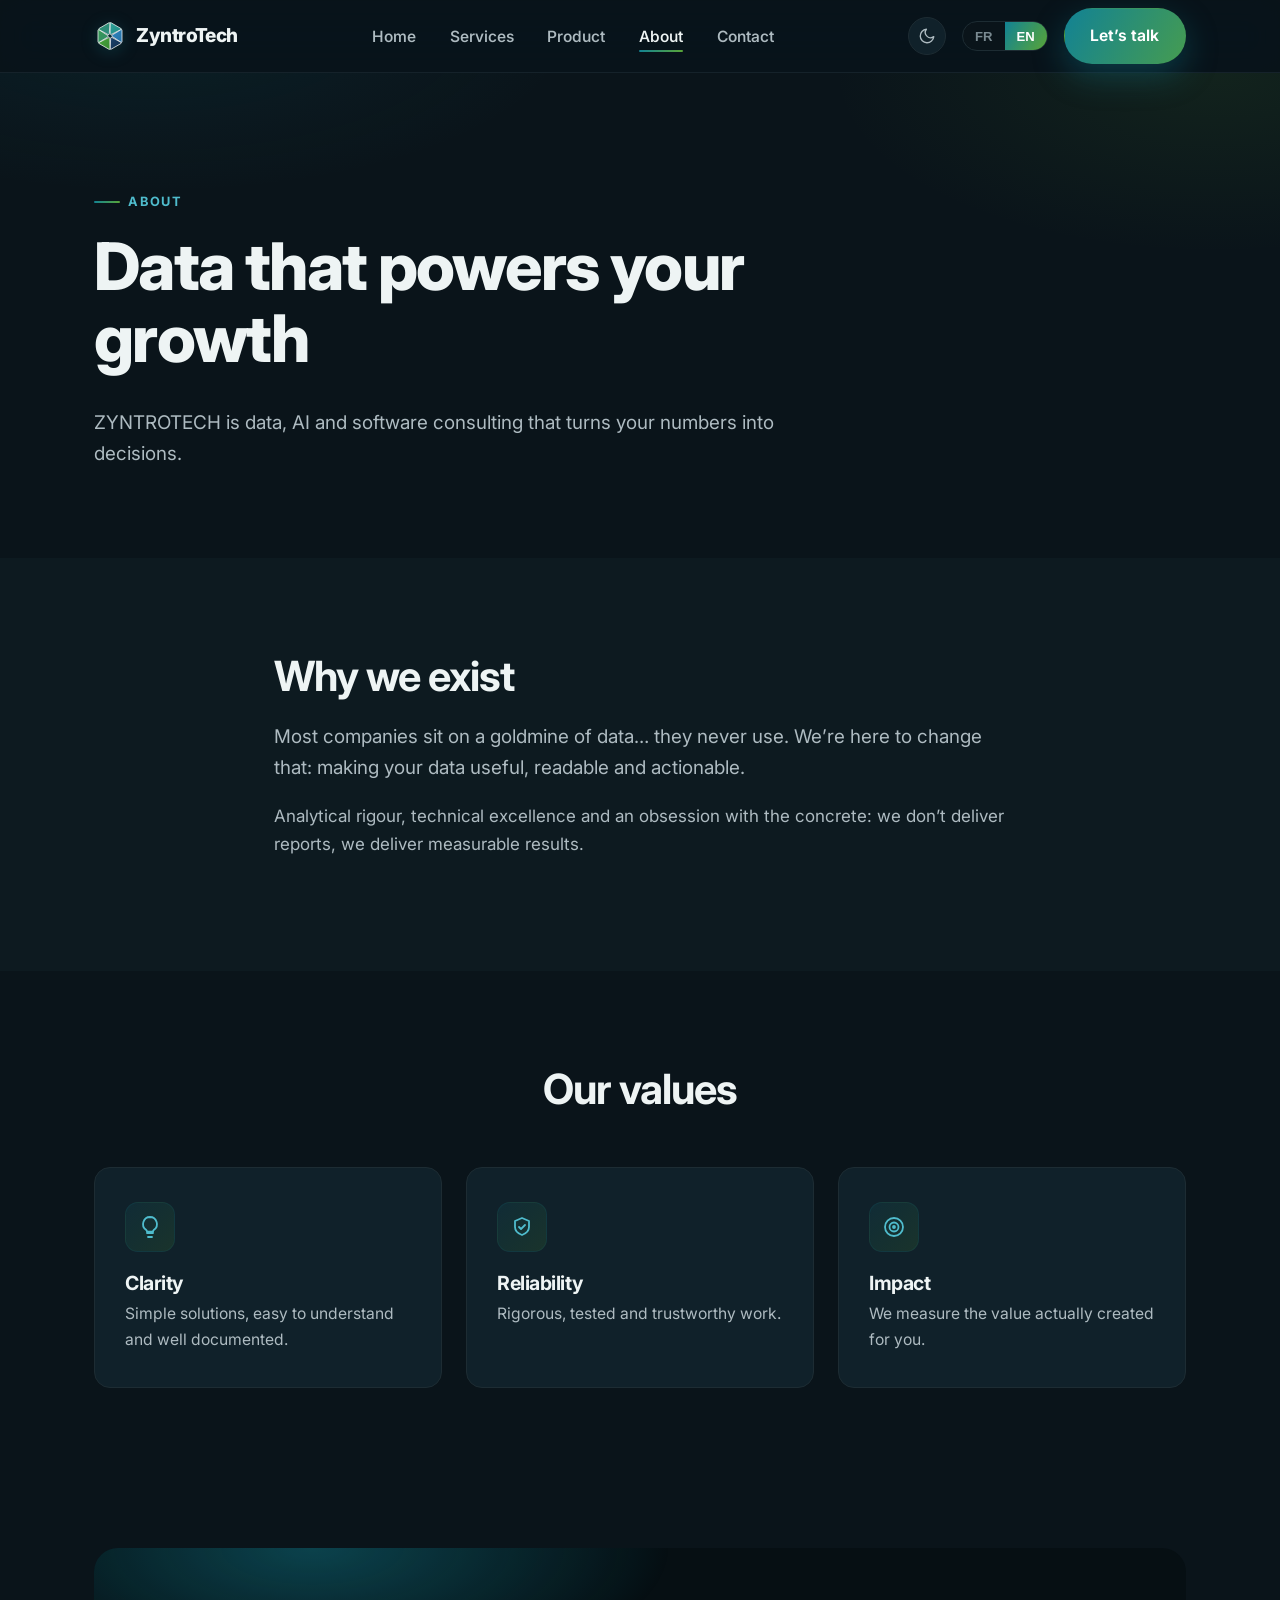
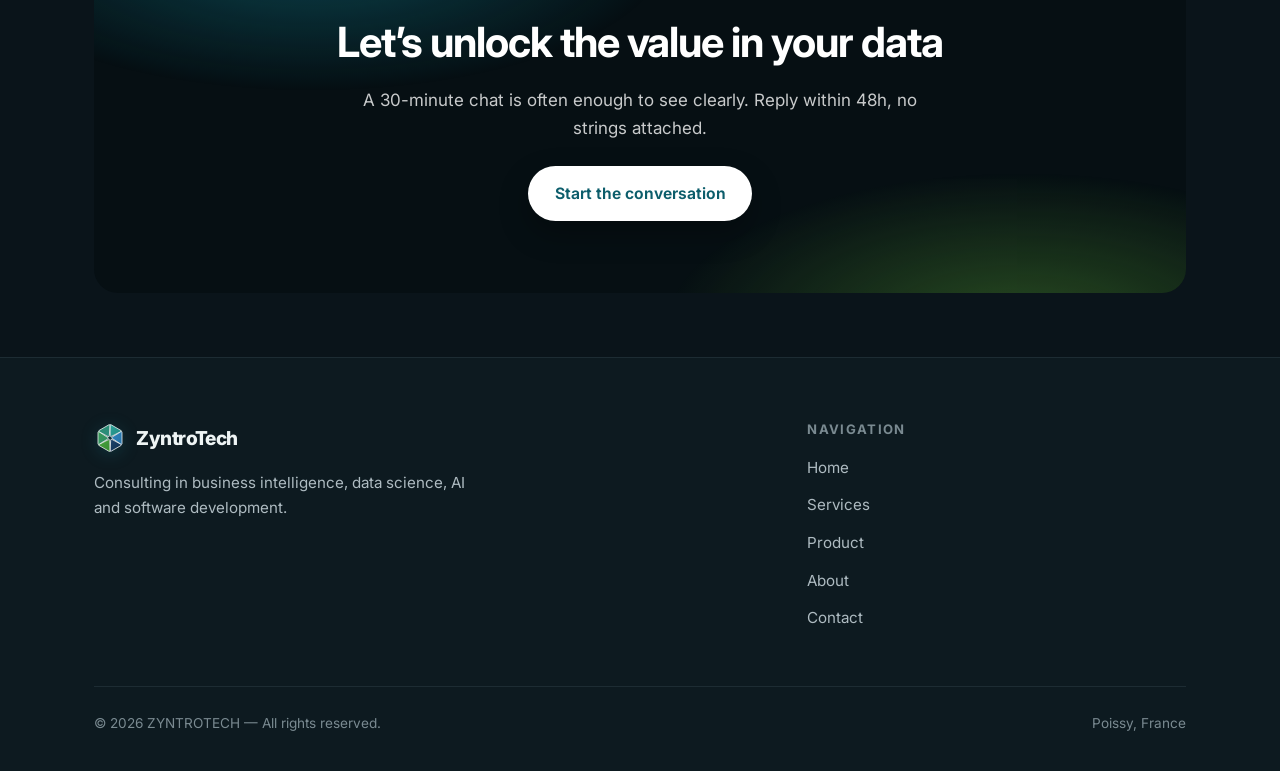
==== about.html @ 25f0ae9f "Site vitrine ZYNTROTECH (bilingue FR/EN, dark mode) - 5 pages : accueil, services, produit (Sokestra" ====
<!DOCTYPE html>
<html lang="fr">
<head>
  <meta charset="UTF-8" />
  <meta name="viewport" content="width=device-width, initial-scale=1.0" />
  <title>À propos — ZYNTROTECH</title>
  <meta name="description" data-i18n-content="about.hero.lead"
        content="ZYNTROTECH est une société de conseil spécialisée en business intelligence, data science et développement logiciel." />
  <link rel="icon" type="image/svg+xml" href="assets/favicon.svg" />
  <link rel="preconnect" href="https://fonts.googleapis.com" />
  <link rel="preconnect" href="https://fonts.gstatic.com" crossorigin />
  <link href="https://fonts.googleapis.com/css2?family=Inter:wght@400;500;600;700;800&display=swap" rel="stylesheet" />
  <link rel="stylesheet" href="css/style.css" />
</head>
<body data-title-key="meta.about.title">

  <header class="site-header">
    <div class="container nav">
      <a href="index.html" class="brand">
        <img class="logo-mark" src="assets/logo-mark.svg" alt="ZyntroTech" /> ZyntroTech
      </a>
      <button class="nav-toggle" aria-label="Menu" aria-expanded="false">
        <span></span><span></span><span></span>
      </button>
      <ul class="nav-links">
        <li><a href="index.html" data-i18n="nav.home">Accueil</a></li>
        <li><a href="services.html" data-i18n="nav.services">Services</a></li>
        <li><a href="index.html#product" data-i18n="nav.product">Produit</a></li>
        <li><a href="about.html" class="active" data-i18n="nav.about">À propos</a></li>
        <li><a href="contact.html" data-i18n="nav.contact">Contact</a></li>
      </ul>
      <div class="nav-right">
        <button class="theme-toggle" aria-label="Thème" type="button">
          <svg class="i-moon" viewBox="0 0 24 24" fill="none" stroke="currentColor" stroke-width="1.8" stroke-linecap="round" stroke-linejoin="round"><path d="M21 12.8A9 9 0 1 1 11.2 3 7 7 0 0 0 21 12.8Z"/></svg>
          <svg class="i-sun" viewBox="0 0 24 24" fill="none" stroke="currentColor" stroke-width="1.8" stroke-linecap="round" stroke-linejoin="round"><circle cx="12" cy="12" r="4"/><path d="M12 2v2M12 20v2M4.9 4.9l1.4 1.4M17.7 17.7l1.4 1.4M2 12h2M20 12h2M4.9 19.1l1.4-1.4M17.7 6.3l1.4-1.4"/></svg>
        </button>
        <div class="lang-toggle" role="group" aria-label="Language">
          <button data-lang="fr" type="button">FR</button>
          <button data-lang="en" type="button">EN</button>
        </div>
        <a href="contact.html" class="btn btn-primary" data-i18n="nav.cta">Discutons</a>
      </div>
    </div>
  </header>

  <main>
    <section class="hero">
      <div class="container">
        <span class="eyebrow" data-i18n="about.hero.eyebrow">À propos</span>
        <h1 data-i18n="about.hero.title">L’expertise data au service de votre croissance</h1>
        <p class="lead" data-i18n="about.hero.lead">ZYNTROTECH est une société de conseil spécialisée.</p>
      </div>
    </section>

    <section class="bg-alt">
      <div class="container" style="max-width:780px">
        <div class="reveal">
          <h2 data-i18n="about.story.title">Notre raison d’être</h2>
          <p class="lead" data-i18n="about.story.p1">Trop d’entreprises possèdent une mine de données qu’elles n’exploitent pas.</p>
          <p data-i18n="about.story.p2">Nous combinons rigueur analytique et savoir-faire technique.</p>
        </div>
      </div>
    </section>

    <section>
      <div class="container">
        <div class="section-head center reveal">
          <h2 data-i18n="about.values.title">Nos valeurs</h2>
        </div>
        <div class="grid grid-3">
          <article class="card reveal">
            <div class="icon">
              <svg viewBox="0 0 24 24" fill="none" stroke="currentColor" stroke-width="1.8" stroke-linecap="round" stroke-linejoin="round"><path d="M9 18h6"/><path d="M10 22h4"/><path d="M12 2a7 7 0 0 0-4 12.7c.6.5 1 1.2 1 2h6c0-.8.4-1.5 1-2A7 7 0 0 0 12 2Z"/></svg>
            </div>
            <h3 data-i18n="about.v1t">Clarté</h3>
            <p data-i18n="about.v1d">Des solutions simples et bien documentées.</p>
          </article>
          <article class="card reveal">
            <div class="icon">
              <svg viewBox="0 0 24 24" fill="none" stroke="currentColor" stroke-width="1.8" stroke-linecap="round" stroke-linejoin="round"><path d="M12 3 5 6v6c0 4 3 6.5 7 8 4-1.5 7-4 7-8V6l-7-3Z"/><path d="m9 12 2 2 4-4"/></svg>
            </div>
            <h3 data-i18n="about.v2t">Fiabilité</h3>
            <p data-i18n="about.v2d">Un travail rigoureux et digne de confiance.</p>
          </article>
          <article class="card reveal">
            <div class="icon">
              <svg viewBox="0 0 24 24" fill="none" stroke="currentColor" stroke-width="1.8" stroke-linecap="round" stroke-linejoin="round"><circle cx="12" cy="12" r="9"/><circle cx="12" cy="12" r="4.5"/><circle cx="12" cy="12" r="1"/></svg>
            </div>
            <h3 data-i18n="about.v3t">Impact</h3>
            <p data-i18n="about.v3d">Nous mesurons la valeur réellement créée.</p>
          </article>
        </div>
      </div>
    </section>

    <section class="section-tight">
      <div class="container">
        <div class="cta reveal">
          <h2 data-i18n="cta.title">Un projet data ou logiciel en tête ?</h2>
          <p data-i18n="cta.text">Parlons-en.</p>
          <p style="margin-top:1.5rem">
            <a href="contact.html" class="btn btn-primary" data-i18n="cta.btn">Nous contacter</a>
          </p>
        </div>
      </div>
    </section>
  </main>

  <footer class="site-footer">
    <div class="container">
      <div class="footer-top">
        <div>
          <a href="index.html" class="brand"><img class="logo-mark" src="assets/logo-mark.svg" alt="ZyntroTech" /> ZyntroTech</a>
          <p style="margin-top:1rem" data-i18n="footer.tagline">Conseil en BI, data science et développement logiciel.</p>
        </div>
        <div class="footer-col">
          <h4 data-i18n="footer.nav">Navigation</h4>
          <ul>
            <li><a href="index.html" data-i18n="nav.home">Accueil</a></li>
            <li><a href="services.html" data-i18n="nav.services">Services</a></li>
            <li><a href="index.html#product" data-i18n="nav.product">Produit</a></li>
            <li><a href="about.html" data-i18n="nav.about">À propos</a></li>
            <li><a href="contact.html" data-i18n="nav.contact">Contact</a></li>
          </ul>
        </div>
      </div>
      <div class="footer-bottom">
        <span>© <span data-year>2026</span> ZYNTROTECH — <span data-i18n="footer.rights">Tous droits réservés.</span></span>
        <span>Poissy, France</span>
      </div>
    </div>
  </footer>

  <script src="js/translations.js"></script>
  <script src="js/main.js"></script>
</body>
</html>
---- css/style.css ----
/* =========================================================
   ZYNTROTECH — Design system PRO
   Palette dérivée du logo (teal → vert)
   ========================================================= */

:root {
  /* Neutres — DARK par défaut */
  --bg:        #0a141a;
  --bg-alt:    #0d1a20;
  --surface:   #10212a;          /* cartes, champs */
  --bg-deep:   #060f13;          /* hero / cta */
  --ink:       #eef4f4;          /* texte principal */
  --ink-soft:  #aebbc1;
  --muted:     #7a8a91;
  --line:      #1d2c33;
  --line-soft: #15222a;
  --header-bg: rgba(10,20,26,.72);

  /* Marque (issue du logo) */
  --teal:      #19a3b8;
  --teal-deep: #4fbccd;          /* accent clair sur fond sombre */
  --green:     #6cc24a;
  --green-deep:#5aa636;
  --accent:    #35b4c7;
  --accent-ink:#62c8d8;

  /* Dégradés signature */
  --grad:      linear-gradient(120deg, #0f6f80 0%, #1b8f9c 38%, #5aa636 100%);
  --grad-soft: linear-gradient(120deg, #128294 0%, #5aa636 100%);
  --grad-text: linear-gradient(100deg, #38b4c6 0%, #74c24c 95%);

  --radius:    16px;
  --radius-lg: 24px;
  --maxw:      1140px;
  --ease:      cubic-bezier(.22,.61,.36,1);
  --shadow-sm: 0 1px 2px rgba(13,27,36,.05);
  --shadow:    0 4px 14px rgba(13,27,36,.07), 0 14px 40px rgba(13,27,36,.06);
  --shadow-lg: 0 18px 60px rgba(13,27,36,.14);
  --glow:      0 12px 32px rgba(18,130,148,.35);
}

/* ===== Thème clair (toggle) ===== */
:root[data-theme="light"] {
  --bg:        #ffffff;
  --bg-alt:    #f4f8f8;
  --surface:   #ffffff;
  --bg-deep:   #07151a;
  --ink:       #0d1b24;
  --ink-soft:  #41535f;
  --muted:     #6c7c87;
  --line:      #e4ebec;
  --line-soft: #eef3f3;
  --header-bg: rgba(255,255,255,.72);

  --teal-deep: #0c5d6b;
  --accent:    #0e7f8f;
  --accent-ink:#0a6877;
  --grad-text: linear-gradient(100deg, #1593a6 0%, #5aa636 95%);
  --shadow:    0 4px 14px rgba(13,27,36,.07), 0 14px 40px rgba(13,27,36,.06);
  --shadow-lg: 0 18px 60px rgba(13,27,36,.14);
}

* { box-sizing: border-box; }

html { scroll-behavior: smooth; -webkit-text-size-adjust: 100%; }

body {
  margin: 0;
  font-family: "Inter", -apple-system, BlinkMacSystemFont, "Segoe UI", Roboto, Helvetica, Arial, sans-serif;
  color: var(--ink);
  background: var(--bg);
  line-height: 1.65;
  font-size: 17px;
  -webkit-font-smoothing: antialiased;
  text-rendering: optimizeLegibility;
  overflow-x: hidden;
  transition: background .3s var(--ease), color .3s var(--ease);
}

::selection { background: rgba(90,166,54,.22); }

h1, h2, h3, h4 {
  line-height: 1.1;
  letter-spacing: -.025em;
  font-weight: 700;
  margin: 0 0 .5em;
  color: var(--ink);
}
h1 { font-size: clamp(2.5rem, 6vw, 4.1rem); font-weight: 800; }
h2 { font-size: clamp(1.8rem, 3.6vw, 2.6rem); }
h3 { font-size: 1.22rem; }

p { margin: 0 0 1em; color: var(--ink-soft); }

a { color: var(--accent); text-decoration: none; transition: color .2s var(--ease); }
a:hover { color: var(--accent-ink); }

img, svg { max-width: 100%; }
img { display: block; }

.container { width: 100%; max-width: var(--maxw); margin: 0 auto; padding: 0 24px; }

/* Accents typographiques */
.grad-text {
  background: var(--grad-text);
  -webkit-background-clip: text;
  background-clip: text;
  -webkit-text-fill-color: transparent;
  color: transparent;
}

.eyebrow {
  display: inline-flex;
  align-items: center;
  gap: .5rem;
  font-size: .8rem;
  font-weight: 700;
  letter-spacing: .14em;
  text-transform: uppercase;
  color: var(--teal-deep);
  margin-bottom: 1.1rem;
}
.eyebrow::before {
  content: "";
  width: 26px; height: 2px;
  border-radius: 2px;
  background: var(--grad-soft);
}

.muted { color: var(--muted); }
.center { text-align: center; }
.lead { font-size: 1.18rem; color: var(--ink-soft); max-width: 60ch; }

/* Badge pill */
.pill {
  display: inline-flex; align-items: center; gap: .5rem;
  padding: .4rem .9rem;
  border-radius: 999px;
  border: 1px solid var(--line);
  background: var(--surface);
  font-size: .82rem; font-weight: 600; color: var(--ink-soft);
  box-shadow: var(--shadow-sm);
}
.pill .dot { width: 8px; height: 8px; border-radius: 50%; background: var(--green); box-shadow: 0 0 0 3px rgba(90,166,54,.18); }

/* ---------- Boutons ---------- */
.btn {
  display: inline-flex; align-items: center; gap: .55rem;
  padding: .85rem 1.6rem;
  border-radius: 999px;
  font-weight: 650; font-size: .98rem;
  border: 1px solid transparent;
  cursor: pointer;
  transition: transform .22s var(--ease), box-shadow .22s var(--ease), background .22s var(--ease), border-color .22s var(--ease), color .22s var(--ease);
  white-space: nowrap;
}
.btn svg { width: 18px; height: 18px; }
.btn-primary { background: var(--grad-soft); color: #fff; box-shadow: var(--glow); background-size: 140% 140%; }
.btn-primary:hover { color: #fff; transform: translateY(-2px); box-shadow: 0 16px 40px rgba(18,130,148,.45); }
.btn-ghost { background: var(--bg); color: var(--ink); border-color: var(--line); box-shadow: var(--shadow-sm); }
.btn-ghost:hover { border-color: var(--teal); color: var(--teal-deep); transform: translateY(-2px); }
.btn-lg { padding: 1rem 1.9rem; font-size: 1.02rem; }

/* ---------- Header / Nav ---------- */
.site-header {
  position: sticky; top: 0; z-index: 60;
  background: var(--header-bg);
  backdrop-filter: saturate(180%) blur(16px);
  -webkit-backdrop-filter: saturate(180%) blur(16px);
  border-bottom: 1px solid var(--line-soft);
}
.nav { display: flex; align-items: center; justify-content: space-between; height: 72px; }
.brand {
  display: flex; align-items: center; gap: .65rem;
  font-weight: 800; letter-spacing: -.03em; font-size: 1.2rem; color: var(--ink);
}
.brand .logo-mark { width: 32px; height: 32px; display: block; filter: drop-shadow(0 3px 8px rgba(18,130,148,.25)); }
.brand:hover { color: var(--ink); }

.nav-links { display: flex; align-items: center; gap: 2.1rem; list-style: none; margin: 0; padding: 0; }
.nav-links a { color: var(--ink-soft); font-weight: 550; font-size: .97rem; position: relative; }
.nav-links a::after {
  content: ""; position: absolute; left: 0; right: 100%; bottom: -6px; height: 2px;
  background: var(--grad-soft); border-radius: 2px; transition: right .25s var(--ease);
}
.nav-links a:hover { color: var(--ink); }
.nav-links a:hover::after, .nav-links a.active::after { right: 0; }
.nav-links a.active { color: var(--ink); }

.nav-right { display: flex; align-items: center; gap: 1rem; }

.lang-toggle { display: inline-flex; border: 1px solid var(--line); border-radius: 999px; overflow: hidden; background: var(--bg); }
.lang-toggle button {
  border: 0; background: transparent; padding: .4rem .75rem;
  font-size: .82rem; font-weight: 700; color: var(--muted); cursor: pointer;
  transition: background .2s var(--ease), color .2s var(--ease);
}
.lang-toggle button.active { background: var(--grad-soft); color: #fff; }

.theme-toggle {
  display: inline-grid; place-items: center;
  width: 38px; height: 38px;
  border: 1px solid var(--line); border-radius: 999px;
  background: var(--surface); color: var(--ink-soft); cursor: pointer;
  transition: color .2s var(--ease), border-color .2s var(--ease), transform .2s var(--ease);
}
.theme-toggle:hover { color: var(--ink); border-color: var(--teal); transform: translateY(-1px); }
.theme-toggle svg { width: 18px; height: 18px; }
.theme-toggle .i-sun { display: none; }
:root[data-theme="light"] .theme-toggle .i-sun { display: block; }
:root[data-theme="light"] .theme-toggle .i-moon { display: none; }

.nav-toggle { display: none; background: transparent; border: 0; cursor: pointer; padding: 6px; }
.nav-toggle span { display: block; width: 24px; height: 2px; background: var(--ink); margin: 5px 0; border-radius: 2px; transition: .25s var(--ease); }

/* ---------- Sections ---------- */
section { padding: 96px 0; position: relative; }
.section-tight { padding: 64px 0; }
.bg-alt { background: var(--bg-alt); }
.section-head { max-width: 62ch; margin-bottom: 3.4rem; }
.section-head.center { margin-left: auto; margin-right: auto; }
.section-head .lead { margin-bottom: 0; }

/* ---------- HERO (showpiece) ---------- */
.hero-home {
  background: var(--bg-deep);
  color: #fff;
  padding: 120px 0 110px;
  overflow: hidden;
  isolation: isolate;
}
.hero-home::before, .hero-home::after {
  content: ""; position: absolute; border-radius: 50%; filter: blur(70px); z-index: -1; opacity: .55;
  animation: float 14s ease-in-out infinite;
}
.hero-home::before { width: 460px; height: 460px; background: radial-gradient(circle, #128294, transparent 70%); top: -120px; left: -80px; }
.hero-home::after  { width: 520px; height: 520px; background: radial-gradient(circle, #5aa636, transparent 70%); bottom: -180px; right: -100px; animation-delay: -7s; }
@keyframes float { 0%,100% { transform: translateY(0) } 50% { transform: translateY(-26px) } }

.hero-grid { display: grid; grid-template-columns: 1.05fr .95fr; gap: 3.5rem; align-items: center; }
.hero-home h1 { color: #fff; max-width: 14ch; }
.hero-home .lead { color: rgba(255,255,255,.74); margin-top: 1.3rem; max-width: 46ch; }
.hero-home .eyebrow { color: #8fe0d6; }
.hero-home .eyebrow::before { background: linear-gradient(90deg, #1593a6, #6cb544); }
.hero-actions { display: flex; gap: 1rem; flex-wrap: wrap; margin-top: 2.2rem; }
.hero-home .btn-ghost { background: rgba(255,255,255,.06); color: #fff; border-color: rgba(255,255,255,.22); box-shadow: none; }
.hero-home .btn-ghost:hover { background: rgba(255,255,255,.12); border-color: rgba(255,255,255,.5); color: #fff; }

.hero-meta { display: flex; gap: 2rem; margin-top: 2.6rem; flex-wrap: wrap; }
.hero-meta .hm { }
.hero-meta .hm .n { font-size: 1.5rem; font-weight: 800; letter-spacing: -.02em; color: #fff; }
.hero-meta .hm .l { font-size: .82rem; color: rgba(255,255,255,.6); }

/* Hero light (sous-pages) */
.hero {
  padding: 110px 0 70px;
  position: relative;
}
.hero::before {
  content: ""; position: absolute; inset: 0; z-index: -1;
  background:
    radial-gradient(700px 280px at 12% -10%, rgba(18,130,148,.10), transparent 60%),
    radial-gradient(640px 300px at 95% 0%, rgba(90,166,54,.10), transparent 60%);
}
.hero h1 { max-width: 18ch; }
.hero .lead { margin-top: 1rem; }

/* ---------- Visuel dashboard (hero) ---------- */
.hero-visual {
  position: relative;
  border-radius: var(--radius-lg);
  background: linear-gradient(160deg, rgba(255,255,255,.10), rgba(255,255,255,.03));
  border: 1px solid rgba(255,255,255,.14);
  padding: 22px;
  box-shadow: 0 30px 80px rgba(0,0,0,.45);
  backdrop-filter: blur(6px);
}
.hero-visual .panel { background: #0b1f25; border-radius: 14px; padding: 16px; border: 1px solid rgba(255,255,255,.08); }
.hv-art { width: 100%; height: auto; display: block; }
.hv-art .node { transform-origin: center; animation: pulse 3.2s ease-in-out infinite; }
.hv-art .node:nth-child(2) { animation-delay: -.6s; }
.hv-art .node:nth-child(4) { animation-delay: -1.2s; }
.hv-art .node:nth-child(5) { animation-delay: -1.8s; }
.hv-art .node:nth-child(7) { animation-delay: -2.4s; }
@keyframes pulse { 0%,100% { opacity:.85 } 50% { opacity:.4 } }
.hv-top { display: flex; align-items: center; justify-content: space-between; margin-bottom: 18px; }
.hv-top .t { font-size: .9rem; font-weight: 700; color: #fff; }
.hv-dots span { display: inline-block; width: 9px; height: 9px; border-radius: 50%; margin-left: 6px; background: rgba(255,255,255,.25); }
.hv-kpis { display: grid; grid-template-columns: repeat(3,1fr); gap: 10px; margin-bottom: 18px; }
.hv-kpi { background: rgba(255,255,255,.04); border: 1px solid rgba(255,255,255,.07); border-radius: 10px; padding: 10px 12px; }
.hv-kpi .v { font-size: 1.15rem; font-weight: 800; color: #fff; }
.hv-kpi .k { font-size: .68rem; color: rgba(255,255,255,.55); }
.hv-chart { display: flex; align-items: flex-end; gap: 8px; height: 110px; padding-top: 6px; }
.hv-bar { flex: 1; border-radius: 6px 6px 0 0; background: var(--grad-soft); opacity: .9; animation: grow 1.1s var(--ease) both; }
@keyframes grow { from { transform: scaleY(.2); opacity: 0 } to { transform: scaleY(1); opacity: .9 } }
.hv-bar { transform-origin: bottom; }

.hero-badge {
  position: absolute; bottom: -18px; left: -18px;
  background: #fff; color: #0d1b24;
  border-radius: 14px; padding: 12px 16px;
  box-shadow: var(--shadow-lg);
  display: flex; align-items: center; gap: 10px; font-weight: 700; font-size: .9rem;
}
.hero-badge .ic { width: 34px; height: 34px; border-radius: 9px; background: var(--grad-soft); display: grid; place-items: center; color: #fff; }

/* ---------- Marquee compétences ---------- */
.marquee { border-block: 1px solid var(--line-soft); background: var(--bg); overflow: hidden; padding: 22px 0; }
.marquee .row { display: flex; gap: 3rem; width: max-content; animation: scroll 26s linear infinite; }
.marquee span { font-weight: 700; color: var(--muted); font-size: 1.05rem; letter-spacing: -.01em; white-space: nowrap; }
.marquee:hover .row { animation-play-state: paused; }
@keyframes scroll { from { transform: translateX(0) } to { transform: translateX(-50%) } }

/* ---------- Grilles / cartes ---------- */
.grid { display: grid; gap: 1.5rem; }
.grid-3 { grid-template-columns: repeat(3, 1fr); }
.grid-2 { grid-template-columns: repeat(2, 1fr); }
.grid-4 { grid-template-columns: repeat(4, 1fr); }
.span-2 { grid-column: 1 / -1; }

.card {
  position: relative;
  background: var(--surface);
  border: 1px solid var(--line);
  border-radius: var(--radius);
  padding: 2.1rem 1.9rem;
  transition: transform .28s var(--ease), box-shadow .28s var(--ease), border-color .28s var(--ease);
  overflow: hidden;
}
.card::before {
  content: ""; position: absolute; top: 0; left: 0; right: 0; height: 3px;
  background: var(--grad-soft); transform: scaleX(0); transform-origin: left; transition: transform .3s var(--ease);
}
.card:hover { transform: translateY(-6px); box-shadow: var(--shadow); border-color: var(--line-soft); }
.card:hover::before { transform: scaleX(1); }
.card .icon {
  width: 50px; height: 50px; display: grid; place-items: center;
  border-radius: 13px; margin-bottom: 1.3rem;
  background: linear-gradient(135deg, rgba(18,130,148,.12), rgba(90,166,54,.14));
  border: 1px solid rgba(18,130,148,.12);
}
.card .icon svg { width: 24px; height: 24px; color: var(--teal-deep); }
.card h3 { margin-bottom: .45rem; }
.card p { margin: 0; font-size: .98rem; }

/* ---------- Stats ---------- */
.stats { display: grid; grid-template-columns: repeat(4, 1fr); gap: 1.2rem; }
.stat {
  text-align: center; padding: 1.8rem 1rem;
  border: 1px solid var(--line); border-radius: var(--radius); background: var(--surface);
  transition: transform .25s var(--ease), box-shadow .25s var(--ease);
}
.stat:hover { transform: translateY(-4px); box-shadow: var(--shadow); }
.stat .num { font-size: 1.4rem; font-weight: 800; letter-spacing: -.02em; background: var(--grad-text); -webkit-background-clip: text; background-clip: text; -webkit-text-fill-color: transparent; }
.stat .lbl { color: var(--muted); font-size: .9rem; margin-top: .3rem; }

/* ---------- Split ---------- */
.split { display: grid; grid-template-columns: 1.1fr .9fr; gap: 3.5rem; align-items: center; }
.facts { border: 1px solid var(--line); border-radius: var(--radius); padding: 1.9rem; background: var(--bg); box-shadow: var(--shadow); }
.facts dl { margin: 0; }
.facts .row { display: flex; justify-content: space-between; gap: 1rem; padding: .85rem 0; border-bottom: 1px solid var(--line-soft); }
.facts .row:last-child { border-bottom: 0; }
.facts dt { color: var(--muted); font-size: .9rem; margin: 0; }
.facts dd { margin: 0; font-weight: 700; font-size: .92rem; text-align: right; color: var(--ink); }

/* ---------- Listes ---------- */
.ticks { list-style: none; margin: 0; padding: 0; }
.ticks li { position: relative; padding-left: 2rem; margin-bottom: .85rem; color: var(--ink-soft); }
.ticks li::before {
  content: ""; position: absolute; left: 0; top: .35em;
  width: 18px; height: 18px; border-radius: 50%;
  background: var(--grad-soft);
  -webkit-mask: url("data:image/svg+xml,%3Csvg xmlns='http://www.w3.org/2000/svg' viewBox='0 0 24 24'%3E%3Cpath fill='black' d='M9 16.2l-3.5-3.5L4 14.2 9 19.2 20 8.2l-1.5-1.5z'/%3E%3C/svg%3E") center/72% no-repeat;
          mask: url("data:image/svg+xml,%3Csvg xmlns='http://www.w3.org/2000/svg' viewBox='0 0 24 24'%3E%3Cpath fill='black' d='M9 16.2l-3.5-3.5L4 14.2 9 19.2 20 8.2l-1.5-1.5z'/%3E%3C/svg%3E") center/72% no-repeat;
}

/* ---------- Bandeau CTA ---------- */
.cta {
  position: relative; overflow: hidden;
  background: var(--bg-deep); color: #fff;
  border-radius: var(--radius-lg); padding: 4.5rem 2rem; text-align: center;
  isolation: isolate;
}
.cta::before {
  content: ""; position: absolute; inset: 0; z-index: -1; opacity: .9;
  background: radial-gradient(600px 240px at 20% 0%, rgba(18,130,148,.5), transparent 60%),
              radial-gradient(600px 260px at 85% 110%, rgba(90,166,54,.45), transparent 60%);
}
.cta h2 { color: #fff; }
.cta p { color: rgba(255,255,255,.78); max-width: 52ch; margin: 0 auto; }
.cta .btn-primary { background: #fff; color: #0c5d6b; box-shadow: 0 12px 30px rgba(0,0,0,.3); }
.cta .btn-primary:hover { background: #fff; color: #3c7d2a; }

/* ---------- Formulaire ---------- */
.form { display: grid; gap: 1.15rem; }
.field { display: grid; gap: .45rem; }
.field label { font-size: .9rem; font-weight: 700; color: var(--ink); }
.field input, .field textarea {
  font: inherit; padding: .9rem 1.05rem;
  border: 1px solid var(--line); border-radius: 12px;
  background: var(--surface); color: var(--ink);
  transition: border-color .2s var(--ease), box-shadow .2s var(--ease);
}
.field input:focus, .field textarea:focus { outline: none; border-color: var(--teal); box-shadow: 0 0 0 4px rgba(18,130,148,.13); }
.field textarea { resize: vertical; min-height: 140px; }
.form-note { font-size: .85rem; color: var(--muted); }
.form-status { margin: 0; padding: .85rem 1.1rem; border-radius: 10px; font-size: .92rem; font-weight: 600; }
.form-status.ok  { background: rgba(90,166,54,.16); color: var(--green); border: 1px solid rgba(90,166,54,.35); }
.form-status.err { background: rgba(220,80,80,.14); color: #ef8a8a; border: 1px solid rgba(220,80,80,.35); }
.form-card { background: var(--surface); border: 1px solid var(--line); border-radius: var(--radius-lg); padding: 2.2rem; box-shadow: var(--shadow); }

.contact-grid { display: grid; grid-template-columns: 1.1fr .9fr; gap: 3rem; align-items: start; }
.contact-info .item { margin-bottom: 1.5rem; }
.contact-info .item .k { font-size: .78rem; text-transform: uppercase; letter-spacing: .1em; color: var(--muted); margin-bottom: .15rem; }
.contact-info .item .v { font-weight: 700; }

/* ---------- Footer ---------- */
.site-footer { border-top: 1px solid var(--line); padding: 64px 0 36px; background: var(--bg-alt); }
.footer-top { display: grid; grid-template-columns: 1.8fr 1fr; gap: 2rem; margin-bottom: 2.8rem; }
.footer-top > div:first-child p { font-size: .95rem; max-width: 38ch; }
.footer-col h4 { font-size: .82rem; text-transform: uppercase; letter-spacing: .1em; color: var(--muted); margin-bottom: 1rem; }
.footer-col ul { list-style: none; margin: 0; padding: 0; }
.footer-col li { margin-bottom: .6rem; }
.footer-col a { color: var(--ink-soft); font-size: .95rem; }
.footer-col a:hover { color: var(--accent); }
.footer-bottom { display: flex; justify-content: space-between; align-items: center; gap: 1rem; flex-wrap: wrap; border-top: 1px solid var(--line); padding-top: 1.6rem; font-size: .85rem; color: var(--muted); }

/* ---------- Mentions légales ---------- */
.legal h2 { margin-top: 2.2rem; }
.legal p, .legal li { font-size: .96rem; }

/* ---------- Reveal ---------- */
.reveal { opacity: 0; transform: translateY(20px); transition: opacity .7s var(--ease), transform .7s var(--ease); }
.reveal.in { opacity: 1; transform: none; }
.reveal[data-delay="1"] { transition-delay: .08s; }
.reveal[data-delay="2"] { transition-delay: .16s; }
.reveal[data-delay="3"] { transition-delay: .24s; }

/* ---------- Responsive ---------- */
@media (max-width: 900px) {
  .hero-grid { grid-template-columns: 1fr; gap: 2.5rem; }
  .hero-home { padding: 90px 0 80px; }
  .grid-4 { grid-template-columns: repeat(2, 1fr); }
  .grid-3 { grid-template-columns: 1fr 1fr; }
  .split { grid-template-columns: 1fr; gap: 2.5rem; }
  .contact-grid { grid-template-columns: 1fr; }
  .footer-top { grid-template-columns: 1fr 1fr; }
  .stats { grid-template-columns: 1fr 1fr; }
}
@media (max-width: 680px) {
  .nav-toggle { display: block; }
  .nav-right .btn-primary { display: none; }
  .nav-links {
    position: absolute; top: 72px; left: 0; right: 0;
    flex-direction: column; align-items: flex-start; gap: 0;
    background: var(--bg); border-bottom: 1px solid var(--line);
    padding: .5rem 24px 1.4rem; max-height: 0; overflow: hidden;
    transition: max-height .3s var(--ease); box-shadow: var(--shadow);
  }
  .nav-links.open { max-height: 360px; }
  .nav-links li { width: 100%; }
  .nav-links a { display: block; padding: .9rem 0; width: 100%; }
  .nav-links a::after { display: none; }
  .grid-3, .grid-2, .grid-4 { grid-template-columns: 1fr; }
  .footer-top { grid-template-columns: 1fr; }
  .stats { grid-template-columns: 1fr 1fr; }
  section { padding: 64px 0; }
  .hero { padding: 70px 0 50px; }
  .hero-meta { gap: 1.4rem; }
}

@media (prefers-reduced-motion: reduce) {
  * { scroll-behavior: auto !important; animation: none !important; }
  .reveal { opacity: 1; transform: none; transition: none; }
}
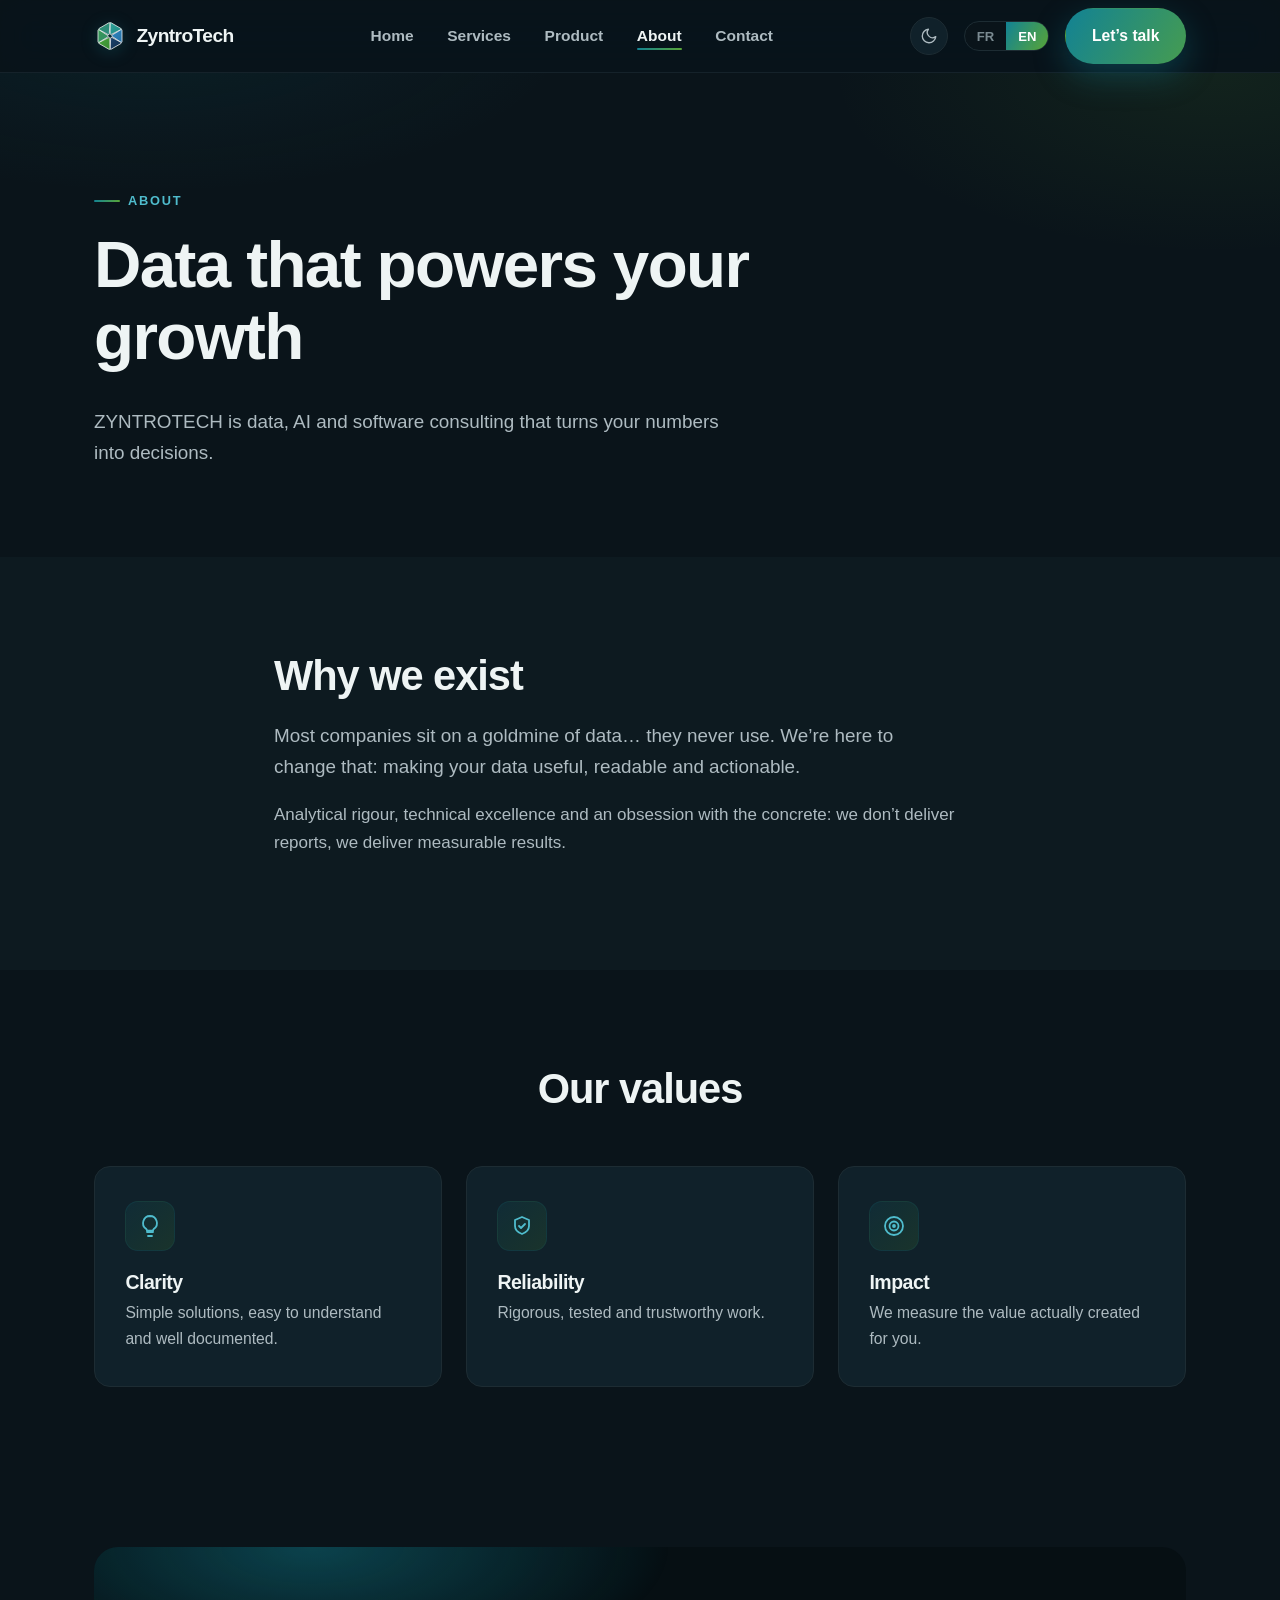
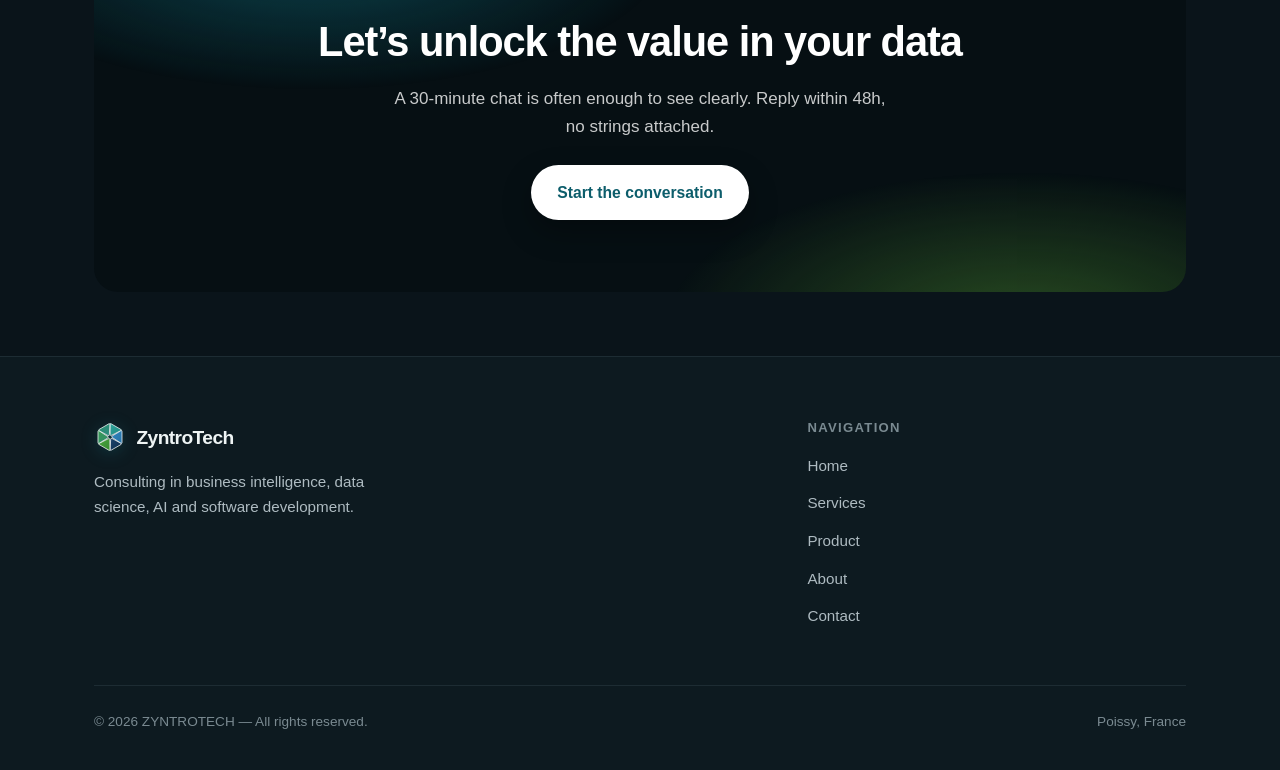
==== commit fbf5660f: "Sécurité, SEO et optimisation mobile Sécurité : - En-têtes de sécurité (_headers Netlify/Cloudflare," ====
--- a/about.html
+++ b/about.html
@@ -3,9 +3,25 @@
 <head>
   <meta charset="UTF-8" />
   <meta name="viewport" content="width=device-width, initial-scale=1.0" />
-  <title>À propos — ZYNTROTECH</title>
+  <meta http-equiv="Content-Security-Policy" content="default-src 'self'; img-src 'self' data:; style-src 'self' 'unsafe-inline' https://fonts.googleapis.com; font-src 'self' https://fonts.gstatic.com; script-src 'self'; connect-src 'self' https://formspree.io; form-action 'self' https://formspree.io; base-uri 'self'; object-src 'none'; upgrade-insecure-requests" />
+  <meta name="referrer" content="strict-origin-when-cross-origin" />
+  <title>À propos — ZYNTROTECH | Conseil Data, IA & Logiciel</title>
   <meta name="description" data-i18n-content="about.hero.lead"
-        content="ZYNTROTECH est une société de conseil spécialisée en business intelligence, data science et développement logiciel." />
+        content="ZYNTROTECH, c’est le conseil en data, IA et logiciel qui transforme vos chiffres en décisions. Basé à Poissy, partout en France et à distance." />
+  <link rel="canonical" href="https://www.zyntrotech.com/about.html" />
+  <meta name="robots" content="index,follow" />
+  <meta name="theme-color" content="#07151a" />
+  <meta property="og:type" content="website" />
+  <meta property="og:site_name" content="ZYNTROTECH" />
+  <meta property="og:locale" content="fr_FR" />
+  <meta property="og:url" content="https://www.zyntrotech.com/about.html" />
+  <meta property="og:title" content="À propos — ZYNTROTECH" />
+  <meta property="og:description" content="La data qui propulse votre croissance. Conseil en data, IA et logiciel." />
+  <meta property="og:image" content="https://www.zyntrotech.com/assets/og-image.png" />
+  <meta property="og:image:width" content="1200" />
+  <meta property="og:image:height" content="630" />
+  <meta name="twitter:card" content="summary_large_image" />
+  <meta name="twitter:image" content="https://www.zyntrotech.com/assets/og-image.png" />
   <link rel="icon" type="image/svg+xml" href="assets/favicon.svg" />
   <link rel="preconnect" href="https://fonts.googleapis.com" />
   <link rel="preconnect" href="https://fonts.gstatic.com" crossorigin />
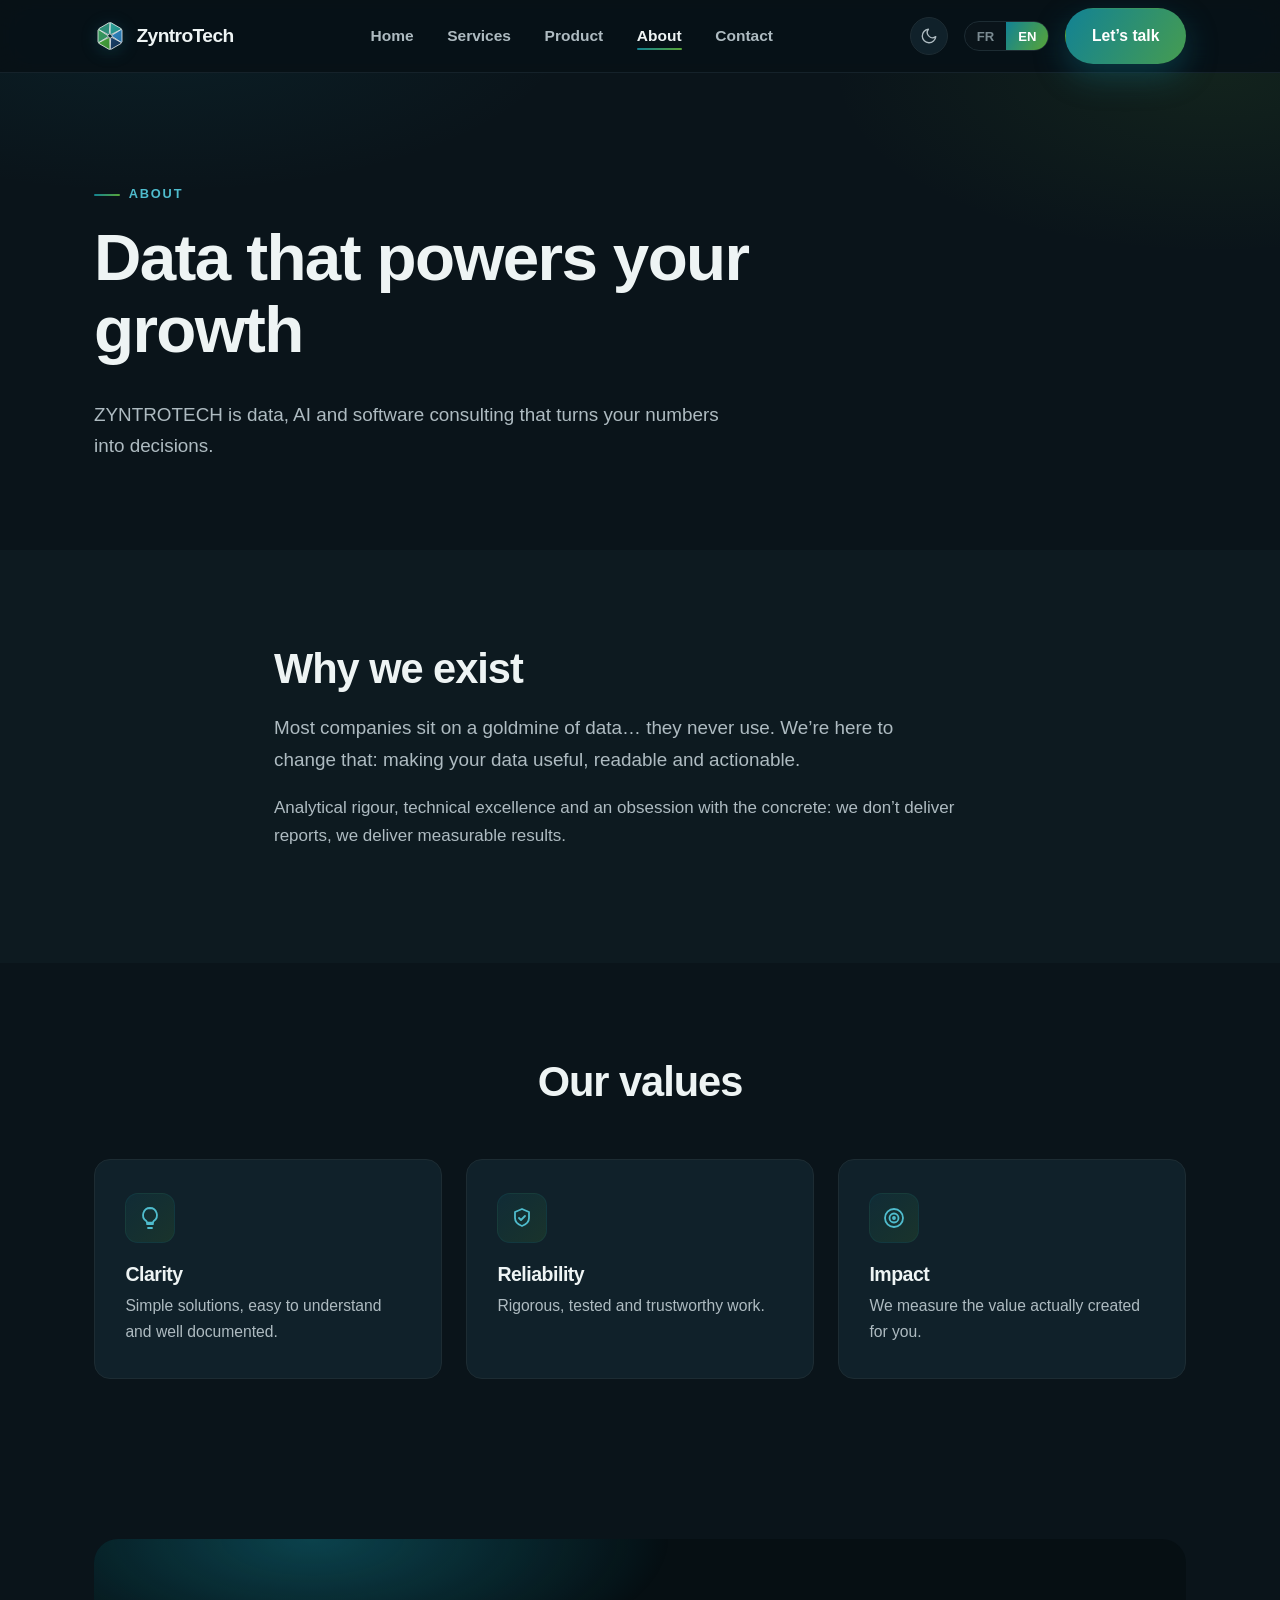
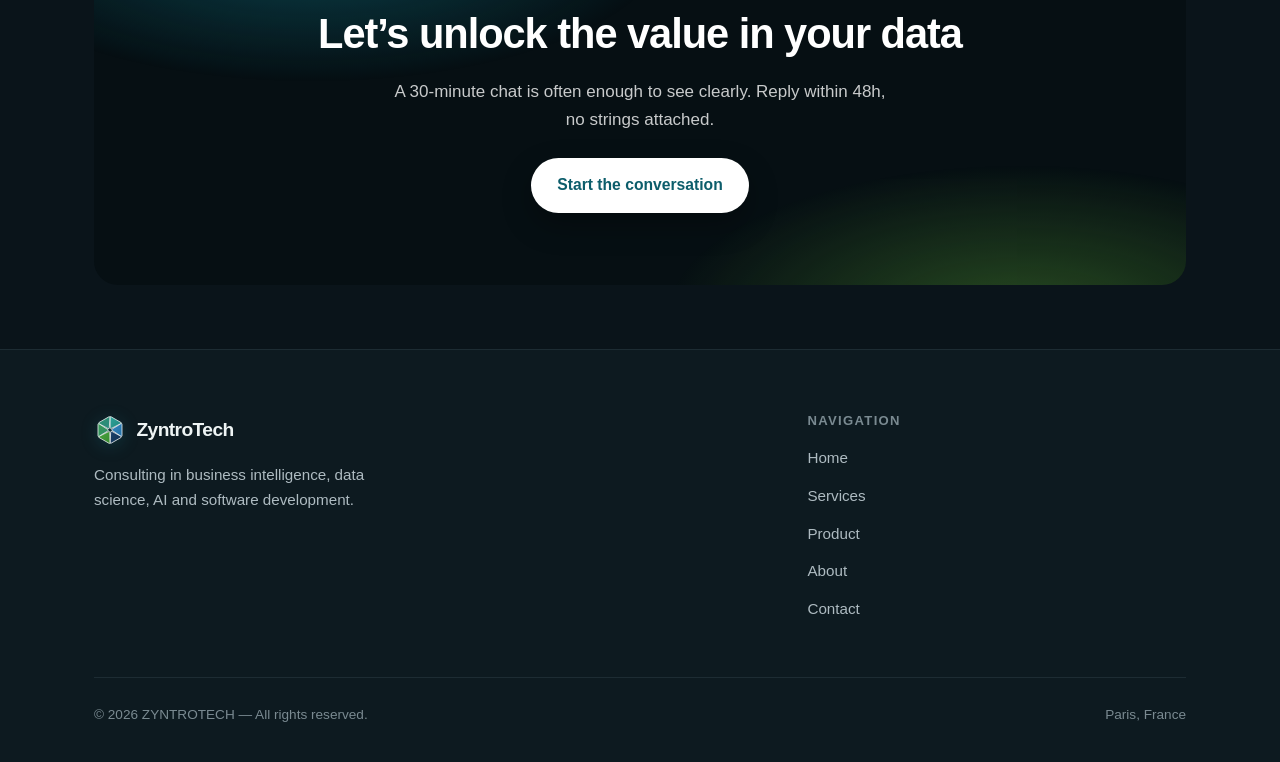
==== commit 36362e09: "Contenu enrichi (cas d'usage, différenciateurs, pour qui, FAQ) + localisation Paris - Accueil : sect" ====
--- a/about.html
+++ b/about.html
@@ -7,21 +7,21 @@
   <meta name="referrer" content="strict-origin-when-cross-origin" />
   <title>À propos — ZYNTROTECH | Conseil Data, IA & Logiciel</title>
   <meta name="description" data-i18n-content="about.hero.lead"
-        content="ZYNTROTECH, c’est le conseil en data, IA et logiciel qui transforme vos chiffres en décisions. Basé à Poissy, partout en France et à distance." />
-  <link rel="canonical" href="https://www.zyntrotech.com/about.html" />
+        content="ZYNTROTECH, c’est le conseil en data, IA et logiciel qui transforme vos chiffres en décisions. Basé à Paris, partout en France et à distance." />
+  <link rel="canonical" href="https://zyntrotech.com/about.html" />
   <meta name="robots" content="index,follow" />
   <meta name="theme-color" content="#07151a" />
   <meta property="og:type" content="website" />
   <meta property="og:site_name" content="ZYNTROTECH" />
   <meta property="og:locale" content="fr_FR" />
-  <meta property="og:url" content="https://www.zyntrotech.com/about.html" />
+  <meta property="og:url" content="https://zyntrotech.com/about.html" />
   <meta property="og:title" content="À propos — ZYNTROTECH" />
   <meta property="og:description" content="La data qui propulse votre croissance. Conseil en data, IA et logiciel." />
-  <meta property="og:image" content="https://www.zyntrotech.com/assets/og-image.png" />
+  <meta property="og:image" content="https://zyntrotech.com/assets/og-image.png" />
   <meta property="og:image:width" content="1200" />
   <meta property="og:image:height" content="630" />
   <meta name="twitter:card" content="summary_large_image" />
-  <meta name="twitter:image" content="https://www.zyntrotech.com/assets/og-image.png" />
+  <meta name="twitter:image" content="https://zyntrotech.com/assets/og-image.png" />
   <link rel="icon" type="image/svg+xml" href="assets/favicon.svg" />
   <link rel="preconnect" href="https://fonts.googleapis.com" />
   <link rel="preconnect" href="https://fonts.gstatic.com" crossorigin />
@@ -142,7 +142,7 @@
       </div>
       <div class="footer-bottom">
         <span>© <span data-year>2026</span> ZYNTROTECH — <span data-i18n="footer.rights">Tous droits réservés.</span></span>
-        <span>Poissy, France</span>
+        <span>Paris, France</span>
       </div>
     </div>
   </footer>
--- a/css/style.css
+++ b/css/style.css
@@ -14,7 +14,7 @@
   --muted:     #7a8a91;
   --line:      #1d2c33;
   --line-soft: #15222a;
-  --header-bg: rgba(10,20,26,.72);
+  --header-bg: rgba(8,17,22,.8);
 
   /* Marque (issue du logo) */
   --teal:      #19a3b8;
@@ -50,7 +50,7 @@
   --muted:     #6c7c87;
   --line:      #e4ebec;
   --line-soft: #eef3f3;
-  --header-bg: rgba(255,255,255,.72);
+  --header-bg: rgba(255,255,255,.8);
 
   --teal-deep: #0c5d6b;
   --accent:    #0e7f8f;
@@ -110,19 +110,22 @@
 }
 
 .eyebrow {
-  display: inline-flex;
-  align-items: center;
-  gap: .5rem;
+  display: block;
+  max-width: 100%;
   font-size: .8rem;
   font-weight: 700;
   letter-spacing: .14em;
   text-transform: uppercase;
   color: var(--teal-deep);
   margin-bottom: 1.1rem;
+  overflow-wrap: break-word;
 }
 .eyebrow::before {
   content: "";
+  display: inline-block;
   width: 26px; height: 2px;
+  vertical-align: middle;
+  margin-right: .55rem;
   border-radius: 2px;
   background: var(--grad-soft);
 }
@@ -435,6 +438,66 @@
 .reveal[data-delay="1"] { transition-delay: .08s; }
 .reveal[data-delay="2"] { transition-delay: .16s; }
 .reveal[data-delay="3"] { transition-delay: .24s; }
+.reveal[data-delay="4"] { transition-delay: .32s; }
+
+/* ---------- Cas d'usage ---------- */
+.uc-card { position: relative; overflow: hidden; padding-right: 2rem; }
+.uc-card .uc-index {
+  position: absolute; top: -.6rem; right: .4rem;
+  font-size: 4.6rem; font-weight: 800; line-height: 1; letter-spacing: -.04em;
+  background: var(--grad-text); -webkit-background-clip: text; background-clip: text;
+  -webkit-text-fill-color: transparent; opacity: .14; pointer-events: none;
+}
+.card-tag {
+  display: inline-block; font-size: .72rem; font-weight: 700;
+  letter-spacing: .09em; text-transform: uppercase; color: var(--teal-deep); margin-bottom: .7rem;
+}
+.uc-card h3 { margin-bottom: .5rem; }
+.uc-card p { margin: 0; font-size: .97rem; }
+.uc-arrow { margin-top: 1.2rem; display: inline-flex; color: var(--teal-deep); transition: transform .25s var(--ease); }
+.uc-arrow svg { width: 22px; height: 22px; }
+.uc-card:hover .uc-arrow { transform: translateX(7px); }
+
+/* ---------- Ce qui nous distingue ---------- */
+.why-item { display: flex; gap: 1.15rem; align-items: flex-start; }
+.why-ic {
+  flex: 0 0 auto; width: 50px; height: 50px; border-radius: 14px;
+  display: grid; place-items: center; color: #fff;
+  background: var(--grad-soft); box-shadow: var(--glow);
+}
+.why-ic svg { width: 24px; height: 24px; }
+.why-item h3 { margin: .1rem 0 .35rem; }
+.why-item p { margin: 0; font-size: .97rem; }
+
+/* ---------- Pour qui ---------- */
+.who-sectors {
+  margin-top: 2.2rem; text-align: center; color: var(--muted);
+  font-weight: 600; font-size: .95rem;
+}
+
+/* ---------- FAQ (accordéon) ---------- */
+.faq { max-width: 800px; margin: 0 auto; }
+.faq-item {
+  border: 1px solid var(--line); border-radius: 14px; background: var(--surface);
+  margin-bottom: .8rem; overflow: hidden;
+  transition: border-color .2s var(--ease), box-shadow .2s var(--ease);
+}
+.faq-item[open] { border-color: rgba(18,130,148,.4); box-shadow: var(--shadow); }
+.faq-item summary {
+  cursor: pointer; list-style: none; padding: 1.15rem 1.35rem;
+  font-weight: 650; font-size: 1.02rem; color: var(--ink);
+  display: flex; justify-content: space-between; align-items: center; gap: 1rem;
+}
+.faq-item summary::-webkit-details-marker { display: none; }
+.faq-item summary::after {
+  content: ""; flex: 0 0 auto; width: 22px; height: 22px; border-radius: 50%;
+  background: var(--grad-soft);
+  -webkit-mask: url("data:image/svg+xml,%3Csvg xmlns='http://www.w3.org/2000/svg' viewBox='0 0 24 24'%3E%3Cpath fill='black' d='M11 5h2v14h-2zM5 11h14v2H5z'/%3E%3C/svg%3E") center/60% no-repeat;
+          mask: url("data:image/svg+xml,%3Csvg xmlns='http://www.w3.org/2000/svg' viewBox='0 0 24 24'%3E%3Cpath fill='black' d='M11 5h2v14h-2zM5 11h14v2H5z'/%3E%3C/svg%3E") center/60% no-repeat;
+  transition: transform .28s var(--ease);
+}
+.faq-item[open] summary::after { transform: rotate(135deg); }
+.faq-a { padding: 0 1.35rem 1.25rem; margin: 0; color: var(--ink-soft); font-size: .97rem; line-height: 1.65; }
 
 /* ---------- Responsive ---------- */
 @media (max-width: 900px) {
@@ -446,21 +509,27 @@
   .contact-grid { grid-template-columns: 1fr; }
   .footer-top { grid-template-columns: 1fr 1fr; }
   .stats { grid-template-columns: 1fr 1fr; }
-}
-@media (max-width: 680px) {
+
+  /* Nav repliée en menu burger dès la tablette */
   .nav-toggle { display: block; }
   .nav-right .btn-primary { display: none; }
   .nav-links {
     position: absolute; top: 72px; left: 0; right: 0;
     flex-direction: column; align-items: flex-start; gap: 0;
-    background: var(--bg); border-bottom: 1px solid var(--line);
-    padding: .5rem 24px 1.4rem; max-height: 0; overflow: hidden;
-    transition: max-height .3s var(--ease); box-shadow: var(--shadow);
+    background: var(--bg); border-bottom: 1px solid transparent;
+    padding: 0 24px; max-height: 0; overflow: hidden; visibility: hidden;
+    transition: max-height .3s var(--ease), padding .3s var(--ease), visibility .3s var(--ease);
+    box-shadow: none;
   }
-  .nav-links.open { max-height: 360px; }
+  .nav-links.open {
+    max-height: 380px; padding: .5rem 24px 1.4rem; visibility: visible;
+    border-bottom-color: var(--line); box-shadow: var(--shadow);
+  }
   .nav-links li { width: 100%; }
   .nav-links a { display: block; padding: .9rem 0; width: 100%; }
   .nav-links a::after { display: none; }
+}
+@media (max-width: 680px) {
   .grid-3, .grid-2, .grid-4 { grid-template-columns: 1fr; }
   .footer-top { grid-template-columns: 1fr; }
   .stats { grid-template-columns: 1fr 1fr; }
@@ -468,6 +537,10 @@
   .hero { padding: 70px 0 50px; }
   .hero-meta { gap: 1.4rem; }
 }
+@media (max-width: 360px) {
+  .eyebrow { font-size: .72rem; letter-spacing: .08em; }
+  h1 { font-size: 2.1rem; }
+}
 
 @media (prefers-reduced-motion: reduce) {
   * { scroll-behavior: auto !important; animation: none !important; }
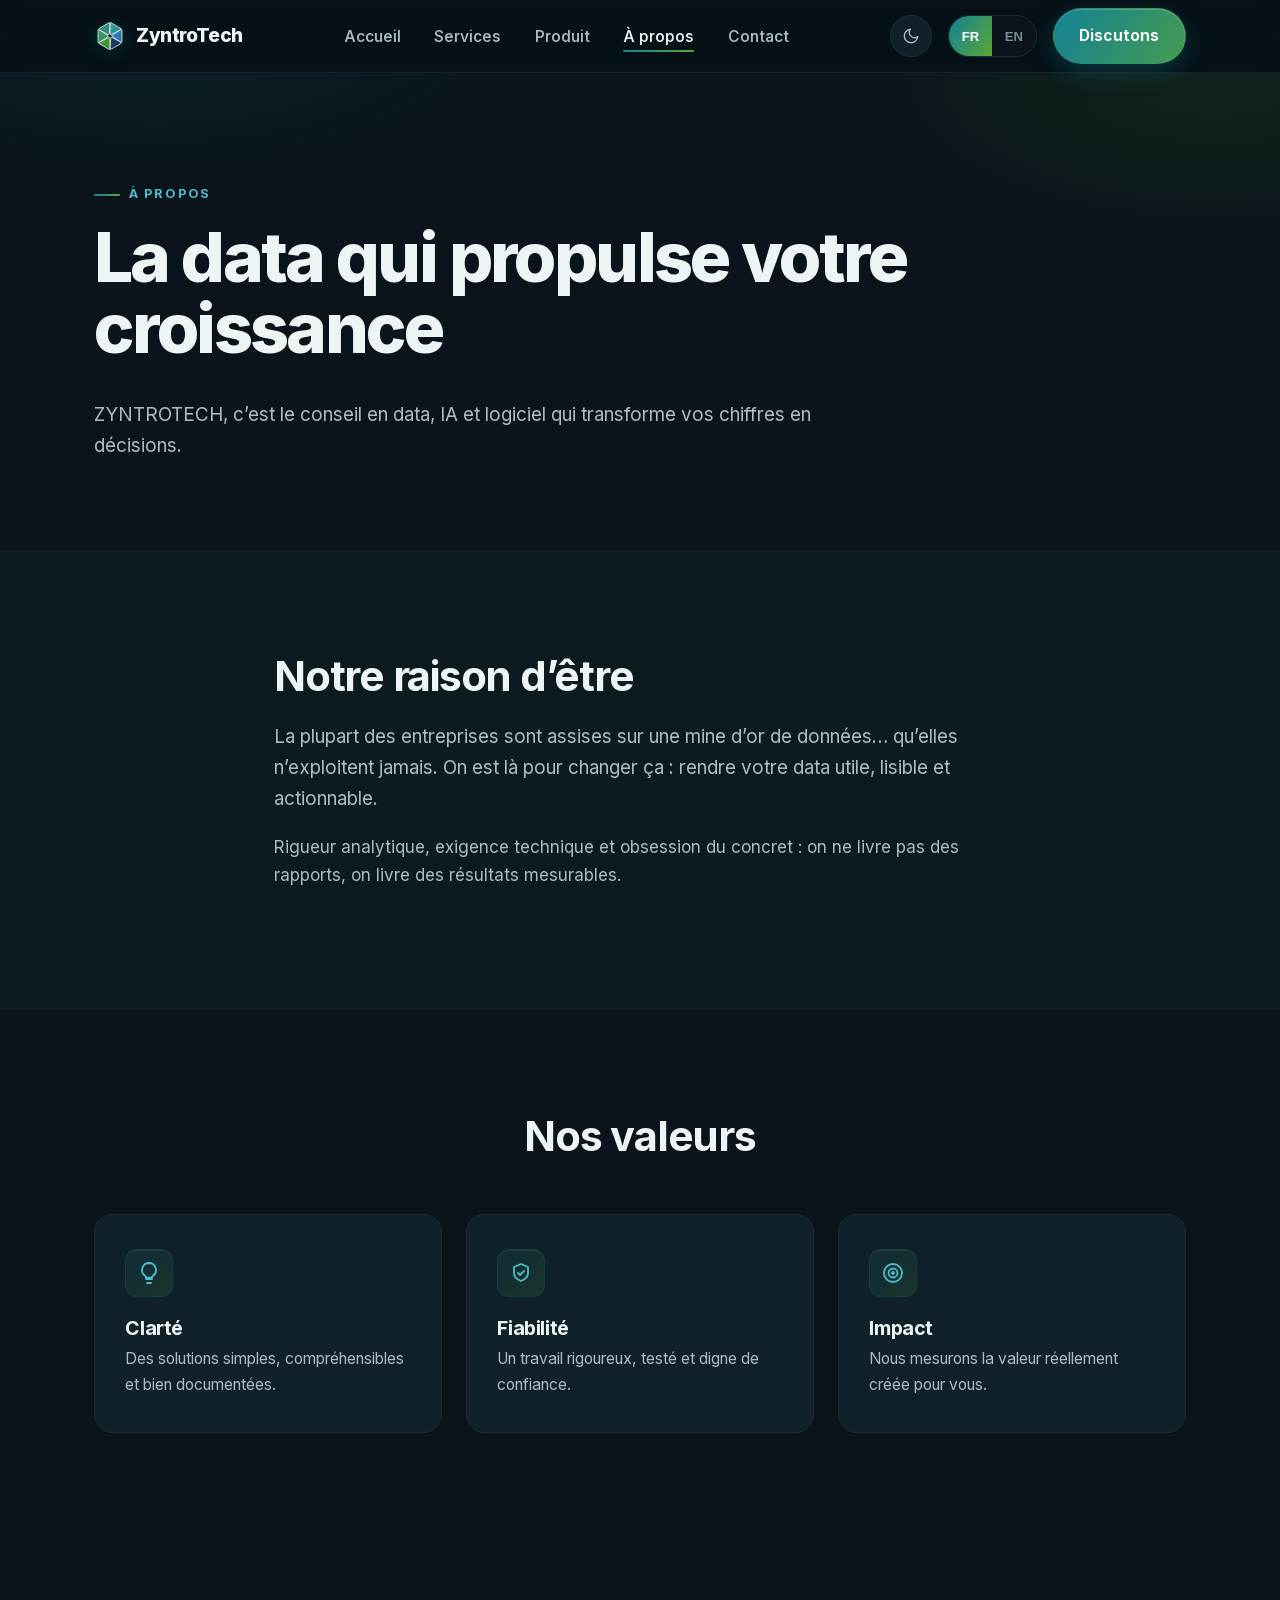
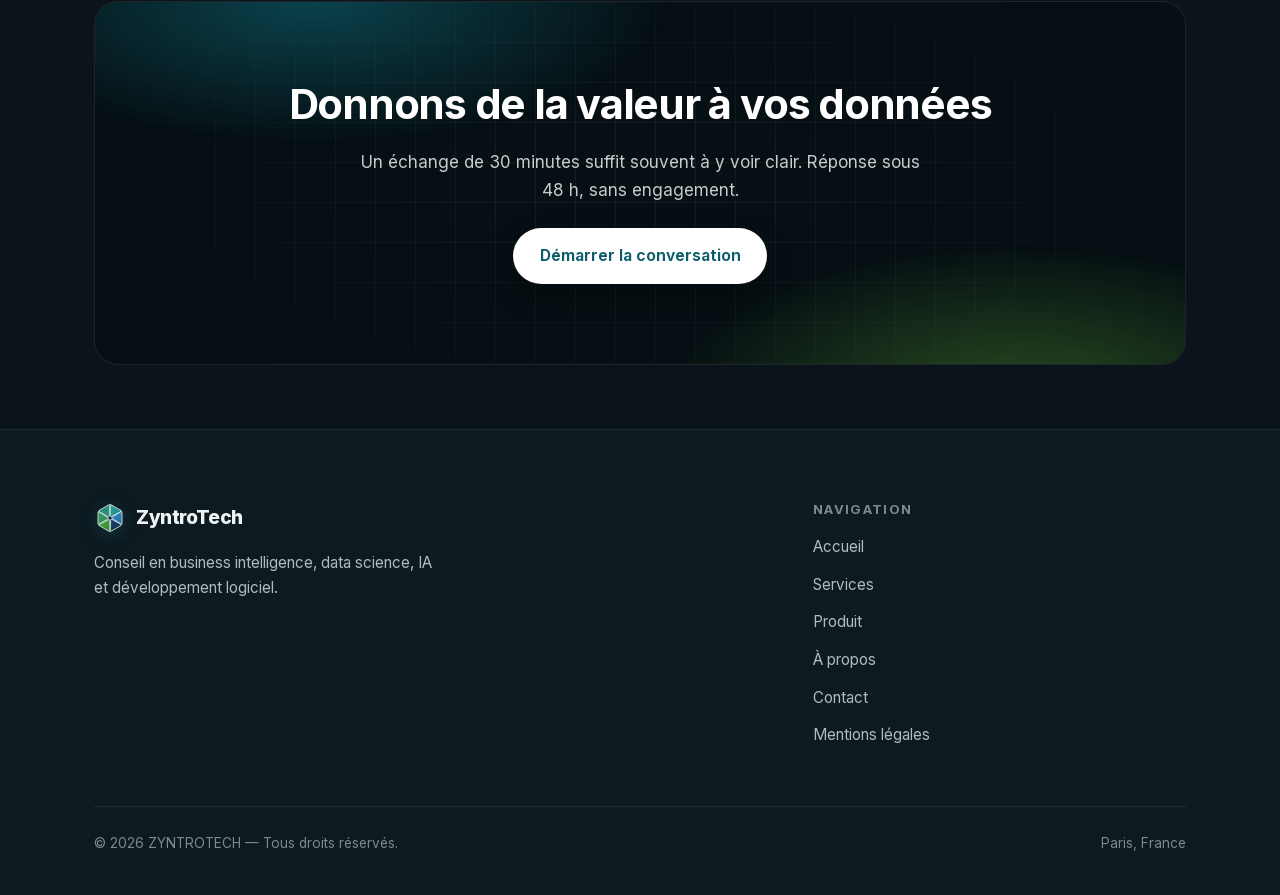
==== commit d87b3a97: "Correctifs audit : SEO Google, responsive smartphone, sécurité/RGPD SEO / affichage Google : - Langu" ====
--- a/about.html
+++ b/about.html
@@ -3,10 +3,9 @@
 <head>
   <meta charset="UTF-8" />
   <meta name="viewport" content="width=device-width, initial-scale=1.0" />
-  <meta http-equiv="Content-Security-Policy" content="default-src 'self'; img-src 'self' data:; style-src 'self' 'unsafe-inline' https://fonts.googleapis.com; font-src 'self' https://fonts.gstatic.com; script-src 'self'; connect-src 'self' https://formspree.io; form-action 'self' https://formspree.io; base-uri 'self'; object-src 'none'; upgrade-insecure-requests" />
   <meta name="referrer" content="strict-origin-when-cross-origin" />
   <title>À propos — ZYNTROTECH | Conseil Data, IA & Logiciel</title>
-  <meta name="description" data-i18n-content="about.hero.lead"
+  <meta name="description" data-i18n-content="meta.about.desc"
         content="ZYNTROTECH, c’est le conseil en data, IA et logiciel qui transforme vos chiffres en décisions. Basé à Paris, partout en France et à distance." />
   <link rel="canonical" href="https://zyntrotech.com/about.html" />
   <meta name="robots" content="index,follow" />
@@ -21,27 +20,27 @@
   <meta property="og:image:width" content="1200" />
   <meta property="og:image:height" content="630" />
   <meta name="twitter:card" content="summary_large_image" />
+  <meta name="twitter:title" content="À propos — ZYNTROTECH" />
+  <meta name="twitter:description" content="La data qui propulse votre croissance. Conseil en data, IA et logiciel." />
   <meta name="twitter:image" content="https://zyntrotech.com/assets/og-image.png" />
   <link rel="icon" type="image/svg+xml" href="assets/favicon.svg" />
-  <link rel="preconnect" href="https://fonts.googleapis.com" />
-  <link rel="preconnect" href="https://fonts.gstatic.com" crossorigin />
-  <link href="https://fonts.googleapis.com/css2?family=Inter:wght@400;500;600;700;800&display=swap" rel="stylesheet" />
+  <link rel="preload" href="assets/fonts/inter-var-latin.woff2" as="font" type="font/woff2" crossorigin />
   <link rel="stylesheet" href="css/style.css" />
 </head>
 <body data-title-key="meta.about.title">
 
   <header class="site-header">
     <div class="container nav">
-      <a href="index.html" class="brand">
+      <a href="/" class="brand">
         <img class="logo-mark" src="assets/logo-mark.svg" alt="ZyntroTech" /> ZyntroTech
       </a>
       <button class="nav-toggle" aria-label="Menu" aria-expanded="false">
         <span></span><span></span><span></span>
       </button>
       <ul class="nav-links">
-        <li><a href="index.html" data-i18n="nav.home">Accueil</a></li>
+        <li><a href="/" data-i18n="nav.home">Accueil</a></li>
         <li><a href="services.html" data-i18n="nav.services">Services</a></li>
-        <li><a href="index.html#product" data-i18n="nav.product">Produit</a></li>
+        <li><a href="/#product" data-i18n="nav.product">Produit</a></li>
         <li><a href="about.html" class="active" data-i18n="nav.about">À propos</a></li>
         <li><a href="contact.html" data-i18n="nav.contact">Contact</a></li>
       </ul>
@@ -126,17 +125,18 @@
     <div class="container">
       <div class="footer-top">
         <div>
-          <a href="index.html" class="brand"><img class="logo-mark" src="assets/logo-mark.svg" alt="ZyntroTech" /> ZyntroTech</a>
+          <a href="/" class="brand"><img class="logo-mark" src="assets/logo-mark.svg" alt="ZyntroTech" /> ZyntroTech</a>
           <p style="margin-top:1rem" data-i18n="footer.tagline">Conseil en BI, data science et développement logiciel.</p>
         </div>
         <div class="footer-col">
           <h4 data-i18n="footer.nav">Navigation</h4>
           <ul>
-            <li><a href="index.html" data-i18n="nav.home">Accueil</a></li>
+            <li><a href="/" data-i18n="nav.home">Accueil</a></li>
             <li><a href="services.html" data-i18n="nav.services">Services</a></li>
-            <li><a href="index.html#product" data-i18n="nav.product">Produit</a></li>
+            <li><a href="/#product" data-i18n="nav.product">Produit</a></li>
             <li><a href="about.html" data-i18n="nav.about">À propos</a></li>
             <li><a href="contact.html" data-i18n="nav.contact">Contact</a></li>
+            <li><a href="legal.html" data-i18n="footer.legallink">Mentions légales</a></li>
           </ul>
         </div>
       </div>
--- a/css/style.css
+++ b/css/style.css
@@ -2,6 +2,24 @@
    ZYNTROTECH — Design system PRO
    Palette dérivée du logo (teal → vert)
    ========================================================= */
+
+/* ---------- Police Inter auto-hébergée (variable, 100-900) ---------- */
+@font-face {
+  font-family: "Inter";
+  font-style: normal;
+  font-weight: 100 900;
+  font-display: swap;
+  src: url("../assets/fonts/inter-var-latin-ext.woff2") format("woff2");
+  unicode-range: U+0100-02BA, U+02BD-02C5, U+02C7-02CC, U+02CE-02D7, U+02DD-02FF, U+0304, U+0308, U+0329, U+1D00-1DBF, U+1E00-1E9F, U+1EF2-1EFF, U+2020, U+20A0-20AB, U+20AD-20C0, U+2113, U+2C60-2C7F, U+A720-A7FF;
+}
+@font-face {
+  font-family: "Inter";
+  font-style: normal;
+  font-weight: 100 900;
+  font-display: swap;
+  src: url("../assets/fonts/inter-var-latin.woff2") format("woff2");
+  unicode-range: U+0000-00FF, U+0131, U+0152-0153, U+02BB-02BC, U+02C6, U+02DA, U+02DC, U+0304, U+0308, U+0329, U+2000-206F, U+20AC, U+2122, U+2191, U+2193, U+2212, U+2215, U+FEFF, U+FFFD;
+}
 
 :root {
   /* Neutres — DARK par défaut */
@@ -29,14 +47,16 @@
   --grad-soft: linear-gradient(120deg, #128294 0%, #5aa636 100%);
   --grad-text: linear-gradient(100deg, #38b4c6 0%, #74c24c 95%);
 
-  --radius:    16px;
+  --radius:    18px;
   --radius-lg: 24px;
   --maxw:      1140px;
   --ease:      cubic-bezier(.22,.61,.36,1);
   --shadow-sm: 0 1px 2px rgba(13,27,36,.05);
-  --shadow:    0 4px 14px rgba(13,27,36,.07), 0 14px 40px rgba(13,27,36,.06);
+  --shadow:    0 2px 6px rgba(13,27,36,.06), 0 12px 32px rgba(13,27,36,.08);
   --shadow-lg: 0 18px 60px rgba(13,27,36,.14);
-  --glow:      0 12px 32px rgba(18,130,148,.35);
+  --glow:      0 8px 24px rgba(18,130,148,.30);
+
+  color-scheme: dark;
 }
 
 /* ===== Thème clair (toggle) ===== */
@@ -56,8 +76,10 @@
   --accent:    #0e7f8f;
   --accent-ink:#0a6877;
   --grad-text: linear-gradient(100deg, #1593a6 0%, #5aa636 95%);
-  --shadow:    0 4px 14px rgba(13,27,36,.07), 0 14px 40px rgba(13,27,36,.06);
+  --shadow:    0 2px 6px rgba(13,27,36,.05), 0 12px 32px rgba(13,27,36,.07);
   --shadow-lg: 0 18px 60px rgba(13,27,36,.14);
+
+  color-scheme: light;
 }
 
 * { box-sizing: border-box; }
@@ -73,22 +95,25 @@
   font-size: 17px;
   -webkit-font-smoothing: antialiased;
   text-rendering: optimizeLegibility;
+  font-feature-settings: "cv02", "cv03", "cv04", "cv11";
   overflow-x: hidden;
   transition: background .3s var(--ease), color .3s var(--ease);
 }
 
+:focus-visible { outline: 2px solid var(--accent); outline-offset: 3px; border-radius: 4px; }
+
 ::selection { background: rgba(90,166,54,.22); }
 
 h1, h2, h3, h4 {
   line-height: 1.1;
-  letter-spacing: -.025em;
+  letter-spacing: -.03em;
   font-weight: 700;
   margin: 0 0 .5em;
   color: var(--ink);
 }
-h1 { font-size: clamp(2.5rem, 6vw, 4.1rem); font-weight: 800; }
-h2 { font-size: clamp(1.8rem, 3.6vw, 2.6rem); }
-h3 { font-size: 1.22rem; }
+h1 { font-size: clamp(2.6rem, 6vw, 4.3rem); font-weight: 800; letter-spacing: -.038em; line-height: 1.04; }
+h2 { font-size: clamp(1.8rem, 3.6vw, 2.6rem); text-wrap: balance; }
+h3 { font-size: 1.22rem; letter-spacing: -.02em; }
 
 p { margin: 0 0 1em; color: var(--ink-soft); }
 
@@ -146,6 +171,18 @@
 }
 .pill .dot { width: 8px; height: 8px; border-radius: 50%; background: var(--green); box-shadow: 0 0 0 3px rgba(90,166,54,.18); }
 
+/* Produits à venir */
+.soon-block { margin-top: 5rem; padding-top: 4.5rem; border-top: 1px solid var(--line-soft); }
+.soon-head { display: flex; align-items: center; justify-content: space-between; gap: 1rem; margin-bottom: 1.25rem; }
+.soon-mark {
+  width: 46px; height: 46px; border-radius: 12px;
+  display: grid; place-items: center;
+  font-weight: 800; font-size: 1.3rem; letter-spacing: -.02em; color: #fff;
+}
+.soon-mark.mark-teal  { background: linear-gradient(135deg, #0f6f80, #1ba5ba); box-shadow: 0 8px 20px rgba(18,130,148,.32), inset 0 1px 0 rgba(255,255,255,.22); }
+.soon-mark.mark-green { background: linear-gradient(135deg, #4d9430, #6cc24a); box-shadow: 0 8px 20px rgba(90,166,54,.28), inset 0 1px 0 rgba(255,255,255,.22); }
+.soon-pill .dot { background: #e8a33d; box-shadow: 0 0 0 3px rgba(232,163,61,.18); }
+
 /* ---------- Boutons ---------- */
 .btn {
   display: inline-flex; align-items: center; gap: .55rem;
@@ -158,10 +195,10 @@
   white-space: nowrap;
 }
 .btn svg { width: 18px; height: 18px; }
-.btn-primary { background: var(--grad-soft); color: #fff; box-shadow: var(--glow); background-size: 140% 140%; }
-.btn-primary:hover { color: #fff; transform: translateY(-2px); box-shadow: 0 16px 40px rgba(18,130,148,.45); }
+.btn-primary { background: var(--grad-soft); color: #fff; box-shadow: inset 0 1px 0 rgba(255,255,255,.18), var(--glow); background-size: 140% 140%; }
+.btn-primary:hover { color: #fff; transform: translateY(-1px); box-shadow: inset 0 1px 0 rgba(255,255,255,.18), 0 12px 32px rgba(18,130,148,.42); }
 .btn-ghost { background: var(--bg); color: var(--ink); border-color: var(--line); box-shadow: var(--shadow-sm); }
-.btn-ghost:hover { border-color: var(--teal); color: var(--teal-deep); transform: translateY(-2px); }
+.btn-ghost:hover { border-color: var(--teal); color: var(--teal-deep); transform: translateY(-1px); }
 .btn-lg { padding: 1rem 1.9rem; font-size: 1.02rem; }
 
 /* ---------- Header / Nav ---------- */
@@ -194,7 +231,8 @@
 
 .lang-toggle { display: inline-flex; border: 1px solid var(--line); border-radius: 999px; overflow: hidden; background: var(--bg); }
 .lang-toggle button {
-  border: 0; background: transparent; padding: .4rem .75rem;
+  border: 0; background: transparent; padding: .55rem .8rem;
+  min-height: 40px;
   font-size: .82rem; font-weight: 700; color: var(--muted); cursor: pointer;
   transition: background .2s var(--ease), color .2s var(--ease);
 }
@@ -202,7 +240,7 @@
 
 .theme-toggle {
   display: inline-grid; place-items: center;
-  width: 38px; height: 38px;
+  width: 42px; height: 42px;
   border: 1px solid var(--line); border-radius: 999px;
   background: var(--surface); color: var(--ink-soft); cursor: pointer;
   transition: color .2s var(--ease), border-color .2s var(--ease), transform .2s var(--ease);
@@ -213,11 +251,11 @@
 :root[data-theme="light"] .theme-toggle .i-sun { display: block; }
 :root[data-theme="light"] .theme-toggle .i-moon { display: none; }
 
-.nav-toggle { display: none; background: transparent; border: 0; cursor: pointer; padding: 6px; }
+.nav-toggle { display: none; background: transparent; border: 0; cursor: pointer; padding: 10px 9px; }
 .nav-toggle span { display: block; width: 24px; height: 2px; background: var(--ink); margin: 5px 0; border-radius: 2px; transition: .25s var(--ease); }
 
 /* ---------- Sections ---------- */
-section { padding: 96px 0; position: relative; }
+section { padding: 104px 0; position: relative; }
 .section-tight { padding: 64px 0; }
 .bg-alt { background: var(--bg-alt); }
 .section-head { max-width: 62ch; margin-bottom: 3.4rem; }
@@ -226,19 +264,51 @@
 
 /* ---------- HERO (showpiece) ---------- */
 .hero-home {
-  background: var(--bg-deep);
+  background:
+    radial-gradient(ellipse 90% 70% at 72% -20%, rgba(18,130,148,.26), transparent 62%),
+    radial-gradient(ellipse 55% 45% at 6% 108%, rgba(90,166,54,.14), transparent 65%),
+    var(--bg-deep);
   color: #fff;
-  padding: 120px 0 110px;
+  padding: 128px 0 116px;
   overflow: hidden;
   isolation: isolate;
 }
-.hero-home::before, .hero-home::after {
-  content: ""; position: absolute; border-radius: 50%; filter: blur(70px); z-index: -1; opacity: .55;
-  animation: float 14s ease-in-out infinite;
-}
-.hero-home::before { width: 460px; height: 460px; background: radial-gradient(circle, #128294, transparent 70%); top: -120px; left: -80px; }
-.hero-home::after  { width: 520px; height: 520px; background: radial-gradient(circle, #5aa636, transparent 70%); bottom: -180px; right: -100px; animation-delay: -7s; }
-@keyframes float { 0%,100% { transform: translateY(0) } 50% { transform: translateY(-26px) } }
+/* Grille technique en filigrane, fondue vers les bords */
+.hero-home::before {
+  content: ""; position: absolute; inset: 0; z-index: -1;
+  background-image:
+    linear-gradient(rgba(255,255,255,.045) 1px, transparent 1px),
+    linear-gradient(90deg, rgba(255,255,255,.045) 1px, transparent 1px);
+  background-size: 46px 46px;
+  -webkit-mask-image: radial-gradient(ellipse 78% 68% at 50% 18%, #000 22%, transparent 78%);
+          mask-image: radial-gradient(ellipse 78% 68% at 50% 18%, #000 22%, transparent 78%);
+}
+.hero-home::after {
+  content: ""; position: absolute; z-index: -1;
+  width: 560px; height: 560px; border-radius: 50%;
+  background: radial-gradient(circle, rgba(24,150,168,.32), transparent 65%);
+  top: -180px; right: -120px; filter: blur(70px);
+}
+
+/* Pilule d'annonce (nouveauté produit) */
+.announce {
+  display: inline-flex; align-items: center; gap: .6rem;
+  padding: .4rem 1rem .4rem .45rem;
+  border-radius: 999px;
+  background: rgba(255,255,255,.05);
+  border: 1px solid rgba(255,255,255,.14);
+  color: rgba(255,255,255,.85);
+  font-size: .86rem; font-weight: 600;
+  margin-bottom: 1.7rem;
+  transition: border-color .2s var(--ease), background .2s var(--ease), color .2s var(--ease);
+}
+.announce:hover { border-color: rgba(255,255,255,.34); background: rgba(255,255,255,.09); color: #fff; }
+.announce .tag {
+  background: var(--grad-soft); color: #fff;
+  border-radius: 999px; padding: .2rem .62rem;
+  font-size: .75rem; font-weight: 700; letter-spacing: .05em; text-transform: uppercase;
+}
+.announce svg { width: 15px; height: 15px; opacity: .7; flex: 0 0 auto; }
 
 .hero-grid { display: grid; grid-template-columns: 1.05fr .95fr; gap: 3.5rem; align-items: center; }
 .hero-home h1 { color: #fff; max-width: 14ch; }
@@ -249,8 +319,11 @@
 .hero-home .btn-ghost { background: rgba(255,255,255,.06); color: #fff; border-color: rgba(255,255,255,.22); box-shadow: none; }
 .hero-home .btn-ghost:hover { background: rgba(255,255,255,.12); border-color: rgba(255,255,255,.5); color: #fff; }
 
-.hero-meta { display: flex; gap: 2rem; margin-top: 2.6rem; flex-wrap: wrap; }
-.hero-meta .hm { }
+.hero-meta {
+  display: flex; gap: 2.6rem; flex-wrap: wrap;
+  margin-top: 2.8rem; padding-top: 1.9rem;
+  border-top: 1px solid rgba(255,255,255,.1);
+}
 .hero-meta .hm .n { font-size: 1.5rem; font-weight: 800; letter-spacing: -.02em; color: #fff; }
 .hero-meta .hm .l { font-size: .82rem; color: rgba(255,255,255,.6); }
 
@@ -308,9 +381,13 @@
 .hero-badge .ic { width: 34px; height: 34px; border-radius: 9px; background: var(--grad-soft); display: grid; place-items: center; color: #fff; }
 
 /* ---------- Marquee compétences ---------- */
-.marquee { border-block: 1px solid var(--line-soft); background: var(--bg); overflow: hidden; padding: 22px 0; }
-.marquee .row { display: flex; gap: 3rem; width: max-content; animation: scroll 26s linear infinite; }
-.marquee span { font-weight: 700; color: var(--muted); font-size: 1.05rem; letter-spacing: -.01em; white-space: nowrap; }
+.marquee {
+  border-block: 1px solid var(--line-soft); background: var(--bg); overflow: hidden; padding: 24px 0;
+  -webkit-mask-image: linear-gradient(90deg, transparent, #000 12%, #000 88%, transparent);
+          mask-image: linear-gradient(90deg, transparent, #000 12%, #000 88%, transparent);
+}
+.marquee .row { display: flex; gap: 3.4rem; width: max-content; animation: scroll 30s linear infinite; }
+.marquee span { font-weight: 600; color: var(--muted); font-size: 1rem; letter-spacing: -.01em; white-space: nowrap; opacity: .85; }
 .marquee:hover .row { animation-play-state: paused; }
 @keyframes scroll { from { transform: translateX(0) } to { transform: translateX(-50%) } }
 
@@ -331,16 +408,17 @@
   overflow: hidden;
 }
 .card::before {
-  content: ""; position: absolute; top: 0; left: 0; right: 0; height: 3px;
+  content: ""; position: absolute; top: 0; left: 0; right: 0; height: 2px;
   background: var(--grad-soft); transform: scaleX(0); transform-origin: left; transition: transform .3s var(--ease);
 }
-.card:hover { transform: translateY(-6px); box-shadow: var(--shadow); border-color: var(--line-soft); }
+.card:hover { transform: translateY(-4px); box-shadow: var(--shadow); border-color: rgba(25,163,184,.32); }
 .card:hover::before { transform: scaleX(1); }
 .card .icon {
-  width: 50px; height: 50px; display: grid; place-items: center;
-  border-radius: 13px; margin-bottom: 1.3rem;
+  width: 48px; height: 48px; display: grid; place-items: center;
+  border-radius: 12px; margin-bottom: 1.3rem;
   background: linear-gradient(135deg, rgba(18,130,148,.12), rgba(90,166,54,.14));
-  border: 1px solid rgba(18,130,148,.12);
+  border: 1px solid rgba(18,130,148,.16);
+  box-shadow: inset 0 1px 0 rgba(255,255,255,.06);
 }
 .card .icon svg { width: 24px; height: 24px; color: var(--teal-deep); }
 .card h3 { margin-bottom: .45rem; }
@@ -381,13 +459,23 @@
 .cta {
   position: relative; overflow: hidden;
   background: var(--bg-deep); color: #fff;
-  border-radius: var(--radius-lg); padding: 4.5rem 2rem; text-align: center;
+  border: 1px solid rgba(255,255,255,.09);
+  border-radius: var(--radius-lg); padding: 5rem 2rem; text-align: center;
   isolation: isolate;
 }
 .cta::before {
   content: ""; position: absolute; inset: 0; z-index: -1; opacity: .9;
   background: radial-gradient(600px 240px at 20% 0%, rgba(18,130,148,.5), transparent 60%),
               radial-gradient(600px 260px at 85% 110%, rgba(90,166,54,.45), transparent 60%);
+}
+.cta::after {
+  content: ""; position: absolute; inset: 0; z-index: -1;
+  background-image:
+    linear-gradient(rgba(255,255,255,.05) 1px, transparent 1px),
+    linear-gradient(90deg, rgba(255,255,255,.05) 1px, transparent 1px);
+  background-size: 40px 40px;
+  -webkit-mask-image: radial-gradient(ellipse 70% 90% at 50% 50%, #000 20%, transparent 80%);
+          mask-image: radial-gradient(ellipse 70% 90% at 50% 50%, #000 20%, transparent 80%);
 }
 .cta h2 { color: #fff; }
 .cta p { color: rgba(255,255,255,.78); max-width: 52ch; margin: 0 auto; }
@@ -418,8 +506,8 @@
 .contact-info .item .v { font-weight: 700; }
 
 /* ---------- Footer ---------- */
-.site-footer { border-top: 1px solid var(--line); padding: 64px 0 36px; background: var(--bg-alt); }
-.footer-top { display: grid; grid-template-columns: 1.8fr 1fr; gap: 2rem; margin-bottom: 2.8rem; }
+.site-footer { border-top: 1px solid var(--line); padding: 72px 0 40px; background: var(--bg-alt); }
+.footer-top { display: grid; grid-template-columns: 1.8fr 1fr; gap: 3rem; margin-bottom: 3rem; }
 .footer-top > div:first-child p { font-size: .95rem; max-width: 38ch; }
 .footer-col h4 { font-size: .82rem; text-transform: uppercase; letter-spacing: .1em; color: var(--muted); margin-bottom: 1rem; }
 .footer-col ul { list-style: none; margin: 0; padding: 0; }
@@ -433,7 +521,7 @@
 .legal p, .legal li { font-size: .96rem; }
 
 /* ---------- Reveal ---------- */
-.reveal { opacity: 0; transform: translateY(20px); transition: opacity .7s var(--ease), transform .7s var(--ease); }
+.reveal { opacity: 0; transform: translateY(14px); transition: opacity .6s var(--ease), transform .6s var(--ease); }
 .reveal.in { opacity: 1; transform: none; }
 .reveal[data-delay="1"] { transition-delay: .08s; }
 .reveal[data-delay="2"] { transition-delay: .16s; }
@@ -449,7 +537,7 @@
   -webkit-text-fill-color: transparent; opacity: .14; pointer-events: none;
 }
 .card-tag {
-  display: inline-block; font-size: .72rem; font-weight: 700;
+  display: inline-block; font-size: .75rem; font-weight: 700;
   letter-spacing: .09em; text-transform: uppercase; color: var(--teal-deep); margin-bottom: .7rem;
 }
 .uc-card h3 { margin-bottom: .5rem; }
@@ -537,8 +625,27 @@
   .hero { padding: 70px 0 50px; }
   .hero-meta { gap: 1.4rem; }
 }
+
+/* Le widget reCAPTCHA injecté par Netlify fait 304px de large incompressible :
+   sans réduction, il force la page contact à ~400px sur petit écran. */
+@media (max-width: 430px) {
+  .form-card { padding: 1.2rem; }
+  .form > * { min-width: 0; }
+  .captcha .g-recaptcha { transform: scale(.79); transform-origin: 0 0; }
+}
+
+/* Très petits écrans : compacter le header pour que le logo, le burger
+   et les toggles tiennent sans chevauchement. */
+@media (max-width: 380px) {
+  .container { padding: 0 16px; }
+  .nav-right { gap: .5rem; }
+  .lang-toggle button { padding: .55rem .55rem; }
+  .theme-toggle { width: 40px; height: 40px; }
+  .brand { font-size: 1rem; gap: .5rem; }
+  .brand .logo-mark { width: 28px; height: 28px; }
+}
 @media (max-width: 360px) {
-  .eyebrow { font-size: .72rem; letter-spacing: .08em; }
+  .eyebrow { letter-spacing: .08em; }
   h1 { font-size: 2.1rem; }
 }
 
